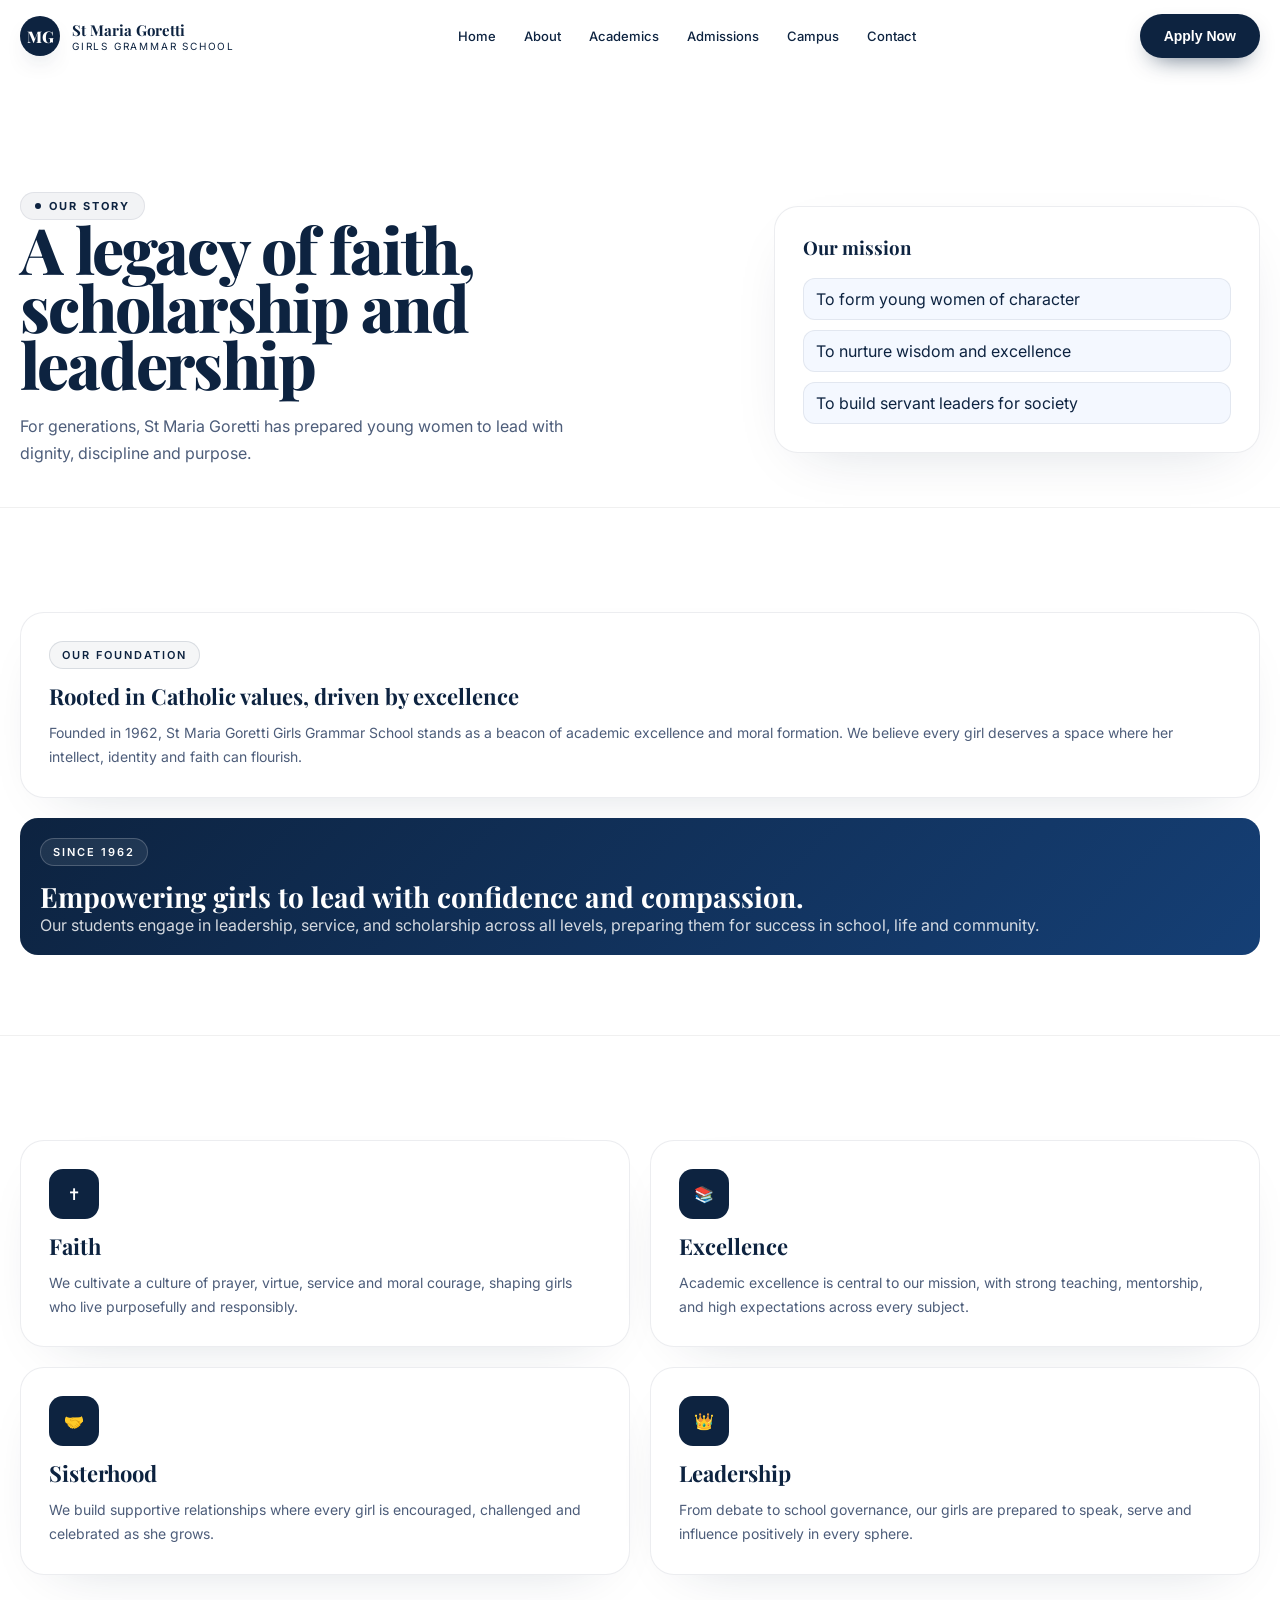
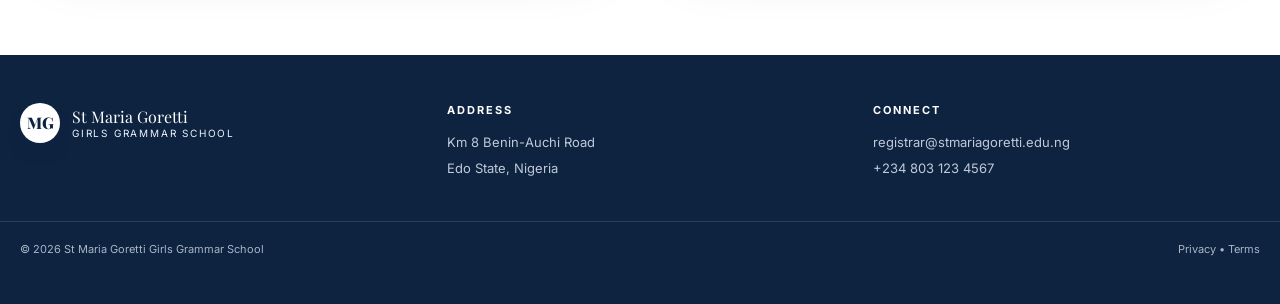
==== about.html @ f2b88f6f "neris" ====
<!DOCTYPE html>
<html lang="en">
<head>
  <meta charset="UTF-8">
  <meta name="viewport" content="width=device-width, initial-scale=1.0">
  <title>About Us | St Maria Goretti</title>
  <link href="https://fonts.googleapis.com/css2?family=Playfair+Display:wght@500;600;700;800&family=Inter:wght@400;500;600;700&display=swap" rel="stylesheet">
  <link rel="stylesheet" href="index.css">
</head>
<body>
  <header id="header" class="header">
    <div class="header-inner">
      <div class="logo-wrap">
        <div class="logo">MG</div>
        <div class="logo-text">
          <div class="serif logo-title">St Maria Goretti</div>
          <div class="logo-sub">Girls Grammar School</div>
        </div>
      </div>
      <nav class="desktop-nav">
        <span class="nav-link" onclick="window.location.href='index.html'">Home</span>
        <span class="nav-link" onclick="window.location.href='about.html'">About</span>
        <span class="nav-link" onclick="window.location.href='academics.html'">Academics</span>
        <span class="nav-link" onclick="window.location.href='admissions.html'">Admissions</span>
        <span class="nav-link" onclick="window.location.href='gallery.html'">Campus</span>
        <span class="nav-link" onclick="window.location.href='contact.html'">Contact</span>
      </nav>
      <div class="header-actions">
        <button class="btn btn-primary" onclick="window.location.href='admissions.html'">Apply Now</button>
      </div>
    </div>
  </header>

  <main class="page-shell">
    <section class="page-hero">
      <div class="container page-hero-inner">
        <div>
          <div class="page-tag"><span class="dot"></span> Our Story</div>
          <h1 class="serif hero-title">A legacy of faith, scholarship and leadership</h1>
          <p class="hero-desc">For generations, St Maria Goretti has prepared young women to lead with dignity, discipline and purpose.</p>
        </div>
        <div class="page-side-card card">
          <h3 class="serif">Our mission</h3>
          <ul>
            <li>To form young women of character</li>
            <li>To nurture wisdom and excellence</li>
            <li>To build servant leaders for society</li>
          </ul>
        </div>
      </div>
    </section>

    <section class="section-white">
      <div class="container">
        <div class="page-grid">
          <div class="story-card" data-reveal>
            <div class="badge">Our Foundation</div>
            <h3 class="serif">Rooted in Catholic values, driven by excellence</h3>
            <p>Founded in 1962, St Maria Goretti Girls Grammar School stands as a beacon of academic excellence and moral formation. We believe every girl deserves a space where her intellect, identity and faith can flourish.</p>
          </div>
          <div class="highlight-box" data-reveal>
            <div class="badge" style="background:rgba(255,255,255,.08); border-color:rgba(255,255,255,.2); color:#fff;">Since 1962</div>
            <h3 class="serif" style="margin-top:12px; font-size:28px;">Empowering girls to lead with confidence and compassion.</h3>
            <p>Our students engage in leadership, service, and scholarship across all levels, preparing them for success in school, life and community.</p>
          </div>
        </div>
      </div>
    </section>

    <section class="section-cream">
      <div class="container">
        <div class="value-grid">
          <div class="value-card-page" data-reveal>
            <div class="icon-badge">✝️</div>
            <h3>Faith</h3>
            <p>We cultivate a culture of prayer, virtue, service and moral courage, shaping girls who live purposefully and responsibly.</p>
          </div>
          <div class="value-card-page" data-reveal>
            <div class="icon-badge">📚</div>
            <h3>Excellence</h3>
            <p>Academic excellence is central to our mission, with strong teaching, mentorship, and high expectations across every subject.</p>
          </div>
          <div class="value-card-page" data-reveal>
            <div class="icon-badge">🤝</div>
            <h3>Sisterhood</h3>
            <p>We build supportive relationships where every girl is encouraged, challenged and celebrated as she grows.</p>
          </div>
          <div class="value-card-page" data-reveal>
            <div class="icon-badge">👑</div>
            <h3>Leadership</h3>
            <p>From debate to school governance, our girls are prepared to speak, serve and influence positively in every sphere.</p>
          </div>
        </div>
      </div>
    </section>
  </main>

  <footer class="footer">
    <div class="container footer-grid">
      <div>
        <div class="logo-wrap"><div class="logo white">MG</div><div><div class="serif footer-logo-title">St Maria Goretti</div><div class="footer-logo-sub">GIRLS GRAMMAR SCHOOL</div></div></div>
      </div>
      <div>
        <div class="footer-head">ADDRESS</div>
        <div class="footer-links">Km 8 Benin-Auchi Road<br>Edo State, Nigeria</div>
      </div>
      <div>
        <div class="footer-head">CONNECT</div>
        <div class="footer-links">registrar@stmariagoretti.edu.ng<br>+234 803 123 4567</div>
      </div>
    </div>
    <div class="container footer-bottom"><span>© 2026 St Maria Goretti Girls Grammar School</span><span>Privacy • Terms</span></div>
  </footer>

  <script src="index.js"></script>
</body>
</html>
---- index.css ----
/* ========== ST MARIA GORETTI - STYLE.CSS ========== */
*{margin:0;padding:0;box-sizing:border-box}
html{scroll-behavior:smooth}
body{font-family:'Inter',system-ui,sans-serif;background:#fff;color:var(--navy);overflow-x:hidden}
h1,h2,h3,.serif{font-family:'Playfair Display',serif}
:root{--navy:#0d2340;--white:#ffffff;--soft:#ffffff;--dark:#0d2340;--line:rgba(13,35,64,.12)}

[data-reveal]{opacity:0;transform:translateY(20px);transition:all .8s cubic-bezier(.22,1,.36,1)}
.reveal-in{opacity:1!important;transform:translateY(0)!important}

.container{max-width:1280px;margin:auto;padding:0 20px}
.section-white{background:#fff;border-top:1px solid rgba(0,0,0,.06);border-bottom:1px solid rgba(0,0,0,.06);padding:80px 0}
.section-cream{padding:80px 0}
.card{background:#fff;border:1px solid rgba(13,35,64,.08);border-radius:24px;box-shadow:0 20px 60px -30px rgba(13,35,64,.18)}
.badge{display:inline-flex;align-items:center;gap:8px;border-radius:999px;border:1px solid rgba(13,35,64,.12);background:rgba(13,35,64,.04);padding:6px 12px;font-size:11px;letter-spacing:.18em;text-transform:uppercase;font-weight:600;color:var(--navy)}
.dot{width:6px;height:6px;border-radius:50%;background:var(--navy);animation:pulse 2s infinite}
@keyframes pulse{0%,100%{opacity:1}50%{opacity:.4}}

.btn{height:44px;border-radius:999px;padding:0 24px;font-weight:600;font-size:14px;border:none;cursor:pointer;transition:.2s}
.btn-primary{background:var(--navy);color:#fff;box-shadow:0 10px 24px -12px rgba(13,35,64,.8)}
.btn-primary:hover{background:#0a1d38}
.btn-outline{background:#fff;border:1px solid rgba(13,35,64,.2);color:var(--navy)}
.btn-white{background:#fff;color:var(--navy)}
.btn-ghost{background:rgba(255,255,255,.15);color:#fff;border:1px solid rgba(255,255,255,.35)}
.full{width:100%}

/* Header */
.header{position:fixed;top:0;width:100%;z-index:50;transition:all .3s}
.header.scrolled{background:rgba(255,255,255,.85);backdrop-filter:blur(16px);box-shadow:0 10px 40px -20px rgba(13,35,64,.25);border-bottom:1px solid rgba(13,35,64,.06)}
.header-inner{max-width:1280px;margin:auto;padding:14px 20px;display:flex;justify-content:space-between;align-items:center}
.logo-wrap{display:flex;align-items:center;gap:12px}
.logo{width:40px;height:40px;border-radius:50%;background:var(--navy);color:#fff;display:grid;place-items:center;font-family:'Playfair Display';font-weight:800;box-shadow:0 12px 25px -15px rgba(13,35,64,.8)}
.logo.white{background:#fff;color:var(--navy)}
.logo-title{font-size:15px;font-weight:700}
.logo-sub{font-size:10px;letter-spacing:.18em;text-transform:uppercase}
.desktop-nav{display:none;gap:4px}
.nav-link{cursor:pointer;padding:8px 12px;border-radius:999px;font-size:13px;font-weight:500;transition:all .2s ease;color:var(--dark);position:relative}
.nav-link:hover{background:rgba(13,35,64,.06)}
.nav-link::after{content:'';position:absolute;left:12px;right:12px;bottom:4px;height:2px;background:var(--navy);transform:scaleX(0);transform-origin:center;transition:transform .2s ease}
.nav-link:hover::after{transform:scaleX(1)}
.nav-link.large{font-size:22px;padding:12px;color:var(--dark)}
.header-actions{display:flex;gap:8px;align-items:center}
.menu-btn{width:40px;height:40px;border-radius:50%;border:1px solid rgba(0,0,0,.1);background:#fff;display:grid;place-items:center;cursor:pointer}
.mobile-menu{position:fixed;inset:0;z-index:60;background:#fffaf6;padding:24px;transform:translateX(100%);transition:.4s cubic-bezier(.22,1,.36,1)}
.mobile-menu.open{transform:translateX(0)}
.mobile-top{display:flex;justify-content:space-between;align-items:center}
.mobile-links{margin-top:40px;display:grid;gap:12px}
.mt-20{margin-top:20px}

/* Modal */
.modal{position:fixed;inset:0;z-index:101;display:grid;place-items:center;padding:16px}
.modal-bg{position:fixed;inset:0;background:rgba(13,35,64,.6);backdrop-filter:blur(6px);z-index:100}
.modal-box{position:relative;width:100%;max-width:520px;border-radius:28px;background:#ffffff;padding:1px;box-shadow:0 20px 80px -20px rgba(13,35,64,.25);z-index:102}
.modal-inner{border-radius:27px;background:#ffffff;padding:32px;position:relative;overflow:hidden}
.blur-circle{position:absolute;width:200px;height:200px;border-radius:50%;filter:blur(20px)}
.blur-circle.top{top:-60px;right:-60px;background:rgba(13,35,64,.06)}
.blur-circle.bottom{bottom:-60px;left:-60px;background:rgba(13,35,64,.04)}
.close{position:absolute;right:16px;top:16px;width:36px;height:36px;border-radius:50%;border:none;background:rgba(0,0,0,.05);cursor:pointer}
.close.static{position:static}
.welcome-title{margin-top:20px;font-size:34px;line-height:.95;color:var(--navy)}
.welcome-title span{display:block;margin-top:8px;font-size:22px;color:var(--dark);font-weight:500}
.welcome-text{margin-top:16px;font-size:14.5px;line-height:1.6;color:var(--navy)}
.welcome-actions{margin-top:28px;display:flex;gap:12px}

/* Hero */
.hero{padding:140px 20px 80px;max-width:1280px;margin:auto;display:grid;gap:40px}
.hero-title{margin-top:24px;font-size:clamp(36px,6vw,64px);line-height:.9;letter-spacing:-.03em;font-weight:800}
.hero-title span{color:var(--navy)}
.hero-desc{margin-top:20px;max-width:56ch;font-size:16px;line-height:1.7;color:#4d5d7a}
.hero-btns{margin-top:28px;display:flex;gap:12px;flex-wrap:wrap}
.counter{margin-top:40px;display:grid;grid-template-columns:repeat(3,1fr);gap:16px;padding:20px;border-radius:20px;background:#fff;border:1px solid rgba(13,35,64,.08);box-shadow:0 18px 55px -35px rgba(13,35,64,.32)}
.counter-num{font-size:28px;font-weight:800;letter-spacing:-.04em}
.counter-label{font-size:11px;letter-spacing:.1em;text-transform:uppercase;color:var(--navy)}
.hero-visual{display:grid;gap:16px}
.hero-card{padding:20px;position:relative;overflow:hidden}
.hero-card::before{content:'';position:absolute;inset:-40% auto auto -10%;width:200px;height:200px;border-radius:50%;background:rgba(13,35,64,.06);filter:blur(20px)}
.hero-image{height:320px;border-radius:16px;background:linear-gradient(135deg,var(--navy),#153d72);display:grid;place-items:center;color:#fff;text-align:center;padding:20px;box-shadow:0 25px 50px -30px rgba(13,35,64,.75);position:relative;overflow:hidden;animation:floatCard 6s ease-in-out infinite}
.hero-image::after{content:'';position:absolute;inset:0;background:linear-gradient(135deg, rgba(255,255,255,.12), transparent 35%);}
.hero-emoji{font-size:48px;position:relative;z-index:1}
.hero-image-title{font-size:22px;margin-top:12px;position:relative;z-index:1}
.hero-image-sub{font-size:13px;opacity:.9;margin-top:8px;position:relative;z-index:1}
@keyframes floatCard{0%,100%{transform:translateY(0)}50%{transform:translateY(-6px)}}
.hero-mini-grid{margin-top:16px;display:grid;grid-template-columns:1fr 1fr;gap:16px}
.mini-card{border-radius:14px;padding:14px;transition:transform .25s ease}
.mini-card:hover{transform:translateY(-2px)}
.mini-card.light{background:#f4f8ff}
.mini-card.dark{background:var(--navy);color:#fff}
.mini-title{font-size:12px;font-weight:700}
.mini-desc{font-size:12px;color:#4d5d7a;margin-top:4px}
.mini-card.dark .mini-desc{color:rgba(255,255,255,.72)}

/* Sections */
.section-head{display:flex;flex-wrap:wrap;justify-content:space-between;gap:20px;align-items:end}
.section-title{margin-top:16px;font-size:42px;line-height:.95}
.section-para{max-width:42ch;color:#4d5d7a;line-height:1.7}
.grid2{display:grid;gap:20px}
.grid3{display:grid;gap:20px}
.grid4{display:grid;gap:16px}
.value-card{padding:24px;transition:transform .25s ease, box-shadow .25s ease}
.value-card:hover{transform:translateY(-3px)}
.value-card .icon{font-size:24px}
.value-card h3{margin-top:12px}
.value-card p{font-size:13px;color:#4d5d7a;margin-top:8px;line-height:1.6}

.academic-card{padding:28px}
.academic-card.dark{background:var(--navy);color:#fff}
.academic-card h3{margin-top:16px;font-size:20px}
.academic-card p{font-size:13px;color:#4d5d7a;margin-top:8px;line-height:1.6}
.academic-card.dark p{color:rgba(255,255,255,.7)}
.academic-card ul{margin-top:16px;font-size:13px;line-height:2;list-style:none}
.academic-icon{width:48px;height:48px;border-radius:14px;display:grid;place-items:center;font-weight:800}
.academic-icon.maroon{background:var(--navy);color:#fff}
.academic-icon.white{background:#fff;color:var(--navy)}
.academic-icon.gold{background:var(--navy);color:#fff}

.admissions-banner{background:var(--navy);color:#fff;padding:24px 0}
.admissions-inner{display:flex;flex-wrap:wrap;gap:20px;justify-content:space-between;align-items:center}
.admissions-inner h2{font-size:28px;color:#fff}
.admissions-inner p{font-size:13px;opacity:.8;margin-top:6px}
.admissions-btns{display:flex;gap:12px;flex-wrap:wrap}

.facility{padding:20px}
.facility-img{height:140px;border-radius:14px;display:grid;place-items:center;font-size:32px}
.facility-img.pink{background:#edf3ff}
.facility-img.blue{background:#edf3ff}
.facility-img.beige{background:#edf3ff}
.facility-img.green{background:#edf3ff}
.facility-img.rose{background:#edf3ff}
.facility-img.lightblue{background:#edf3ff}
.facility h3{margin-top:14px;font-size:16px}
.facility p{font-size:13px;color:#4d5d7a;margin-top:6px}

.principal-card{padding:32px}
.principal-quote{margin-top:16px;font-size:28px;line-height:1.1}
.principal{margin-top:20px;display:flex;gap:12px;align-items:center}
.principal-avatar{width:48px;height:48px;border-radius:50%;background:var(--navy)}
.principal-name{font-weight:700;font-size:14px}
.principal-role{font-size:12px;color:#4d5d7a}

.gallery-grid{display:grid;grid-template-columns:1fr 1fr;gap:16px}
.gallery-item{height:120px;border-radius:16px;display:grid;place-items:center;color:#fff;cursor:pointer;font-weight:600;transition:transform .26s ease, filter .26s ease, box-shadow .26s ease}
.gallery-item:hover{transform:scale(1.02) translateY(-2px);filter:brightness(1.04);box-shadow:0 18px 40px -24px rgba(13,35,64,.7)}
.gallery-item.maroon{background:var(--navy)}
.gallery-item.gold{background:#123666}
.gallery-item.dark{background:var(--dark)}
.gallery-item.muted{background:#1a355d}

.gallery-showcase-grid{display:grid;gap:20px;margin-top:28px}
.showcase-card{overflow:hidden}
.showcase-visual{height:180px;display:grid;place-items:center;color:#fff;font-family:'Playfair Display',serif;font-size:28px;font-weight:700;letter-spacing:.04em}
.visual-one{background:linear-gradient(135deg,#0d2340,#1f3d6d)}
.visual-two{background:linear-gradient(135deg,#183a68,#0d2340)}
.visual-three{background:linear-gradient(135deg,#1d4c7d,#0d2340)}
.visual-four{background:linear-gradient(135deg,#2a4f82,#0d2340)}
.showcase-body{padding:20px}
.showcase-body h3{margin-bottom:8px;font-size:20px}
.showcase-body p{font-size:14px;color:#4d5d7a;line-height:1.6}

.awards-strip{display:grid;grid-template-columns:repeat(2,1fr);gap:16px;margin-top:30px}
.award-item{background:linear-gradient(180deg,#ffffff,#f4f8ff);border:1px solid rgba(13,35,64,.08);border-radius:18px;padding:24px;text-align:center;box-shadow:0 18px 50px -38px rgba(13,35,64,.3)}
.award-num{font-size:32px;font-weight:800;color:var(--navy);font-family:'Playfair Display',serif}
.award-label{margin-top:8px;font-size:11px;letter-spacing:.12em;text-transform:uppercase;color:#4d5d7a}
.testimonial-grid{display:grid;grid-template-columns:1fr;gap:20px;margin-top:28px}
.quote-card{padding:28px;position:relative}
.quote-mark{font-size:64px;line-height:1;color:var(--navy);font-family:'Playfair Display',serif;opacity:.15}
.quote-card p{font-size:15px;line-height:1.7;color:#4d5d7a;margin-top:-12px}
.quote-author{display:flex;flex-direction:column;gap:4px;margin-top:18px}
.quote-author strong{font-size:14px;color:var(--navy)}
.quote-author span{font-size:12px;color:#4d5d7a}

.contact-map .map-placeholder{height:200px;border-radius:14px;background:rgba(13,35,64,.08);display:grid;place-items:center;color:var(--navy);font-weight:700}
.map-tags{margin-top:12px;display:flex;gap:8px;font-size:11px}
.map-tags span{background:#f4f8ff;border:1px solid #dfeafc;padding:4px 10px;border-radius:999px}
.contact-info{padding:20px;border-top:1px solid rgba(0,0,0,.06);font-size:13px;line-height:1.8;color:#4d5d7a;margin-top:12px}
.contact-form-card{padding:28px}
.form-sub{font-size:13px;color:#4d5d7a;margin-top:4px}
.form-row{display:grid;grid-template-columns:1fr 1fr;gap:16px}
input,select,textarea{width:100%;height:44px;border-radius:999px;border:1px solid rgba(13,35,64,.18);background:#f4f8ff;padding:0 16px;font-size:14px;outline:none}
textarea{height:auto;border-radius:20px;padding:16px;resize:none;min-height:112px}
input:focus,select:focus,textarea:focus{border-color:rgba(13,35,64,.45)}
.form-status{font-size:12px;padding:12px;border-radius:12px;background:#f4f8ff;border:1px solid #dfeafc;display:none;margin-top:12px}

.footer{background:var(--navy);color:#edf3ff;padding:48px 0}
.footer-grid{display:grid;gap:40px;grid-template-columns:repeat(auto-fit,minmax(200px,1fr))}
.footer-logo-title{color:#fff}
.footer-logo-sub{font-size:10px;letter-spacing:.18em}
.footer-desc{margin-top:16px;font-size:13px;opacity:.8;line-height:1.6}
.footer-head{font-size:11px;font-weight:700;letter-spacing:.18em;color:#fff}
.footer-links{margin-top:12px;font-size:13px;opacity:.8;line-height:2}
.footer-bottom{margin-top:40px;padding-top:20px;border-top:1px solid rgba(255,255,255,.18);display:flex;flex-wrap:wrap;justify-content:space-between;gap:12px;font-size:11px;opacity:.7}

.lightbox{position:fixed;inset:0;z-index:90;background:rgba(13,35,64,.7);backdrop-filter:blur(8px);display:none;place-items:center;padding:20px}
.lightbox-box{padding:24px;max-width:400px;text-align:center;box-shadow:0 24px 80px -24px rgba(13,35,64,.32)}

.page-shell{padding-top:120px}
.page-hero{padding:72px 0 40px}
.page-hero-inner{display:grid;grid-template-columns:1.2fr .8fr;gap:24px;align-items:center}
.page-hero .hero-title{margin-top:0}
.page-tag{display:inline-flex;align-items:center;gap:8px;border-radius:999px;padding:6px 14px;background:rgba(13,35,64,.05);border:1px solid rgba(13,35,64,.08);font-size:11px;letter-spacing:.18em;text-transform:uppercase;color:var(--navy);font-weight:700}
.page-side-card{padding:28px}
.page-side-card ul{list-style:none;display:grid;gap:10px;margin-top:18px;color:var(--navy)}
.page-side-card li{padding:10px 12px;border-radius:12px;background:#f4f8ff;border:1px solid rgba(13,35,64,.08)}
.page-grid{display:grid;gap:20px;margin-top:24px}
.story-card,.value-card-page,.feature-card{padding:28px;border-radius:24px;background:#fff;border:1px solid rgba(13,35,64,.08);box-shadow:0 20px 60px -36px rgba(13,35,64,.22)}
.story-card h3,.value-card-page h3,.feature-card h3{margin-top:12px;font-size:22px}
.story-card p,.value-card-page p,.feature-card p{margin-top:10px;font-size:14px;line-height:1.7;color:#4d5d7a}
.value-grid,.feature-grid{display:grid;gap:20px;margin-top:24px}
.icon-badge{width:50px;height:50px;border-radius:14px;background:var(--navy);color:#fff;display:grid;place-items:center;font-weight:800}
.highlight-box{padding:20px;border-radius:18px;background:linear-gradient(135deg,#0d2340,#153f75);color:#fff}
.highlight-box p{color:rgba(255,255,255,.82)}
.gallery-grid-page,.contact-grid-page{display:grid;gap:20px;margin-top:28px}
.gallery-item-page{height:220px;border-radius:20px;display:flex;align-items:flex-end;padding:20px;color:#fff;font-size:24px;font-family:'Playfair Display',serif;background:linear-gradient(135deg,#0d2340,#1b4b86);box-shadow:0 20px 60px -36px rgba(13,35,64,.35)}
.gallery-item-page.alt{background:linear-gradient(135deg,#183a68,#0d2340)}
.gallery-item-page.alt2{background:linear-gradient(135deg,#1a406f,#123666)}
.gallery-item-page.alt3{background:linear-gradient(135deg,#234983,#0d2340)}
.contact-layout{display:grid;grid-template-columns:1fr 1fr;gap:20px;margin-top:24px}
.contact-list{list-style:none;display:grid;gap:12px;margin-top:18px}
.contact-list li{padding:12px 14px;border-radius:12px;border:1px solid rgba(13,35,64,.08);background:#f4f8ff}
.map-box{height:220px;border-radius:18px;background:linear-gradient(135deg,rgba(13,35,64,.08),rgba(13,35,64,.15));display:grid;place-items:center;color:var(--navy);font-size:20px;font-weight:700}

.admissions-hero{padding:48px 0 20px}
.admissions-hero-inner{display:grid;grid-template-columns:1.2fr .8fr;gap:24px;align-items:center}
.admissions-side{padding:28px}
.feature-list,.check-list{list-style:none;padding:0;margin:18px 0 0;display:grid;gap:12px;font-size:14px;color:var(--navy)}
.check-list li{padding:12px 14px;border-radius:12px;background:#f4f8ff;border:1px solid rgba(13,35,64,.08)}
.check-list.compact li{padding:10px 12px}
.admissions-grid{display:grid;grid-template-columns:1fr 1fr;gap:20px}
.info-card{padding:28px}
.form-wrap{padding:0 0 80px}

@media(min-width:900px){
  .hero{grid-template-columns:1.1fr .9fr;padding-top:160px}
  .desktop-nav{display:flex!important}
  #applyBtn{display:block!important}
  #menuBtn{display:none!important}
  .grid2{grid-template-columns:1fr 1fr}
  .grid3{grid-template-columns:repeat(3,1fr)}
  .grid4{grid-template-columns:repeat(4,1fr)}
  .gallery-showcase-grid,.value-grid,.feature-grid,.gallery-grid-page,.contact-grid-page{grid-template-columns:repeat(2,1fr)}
}
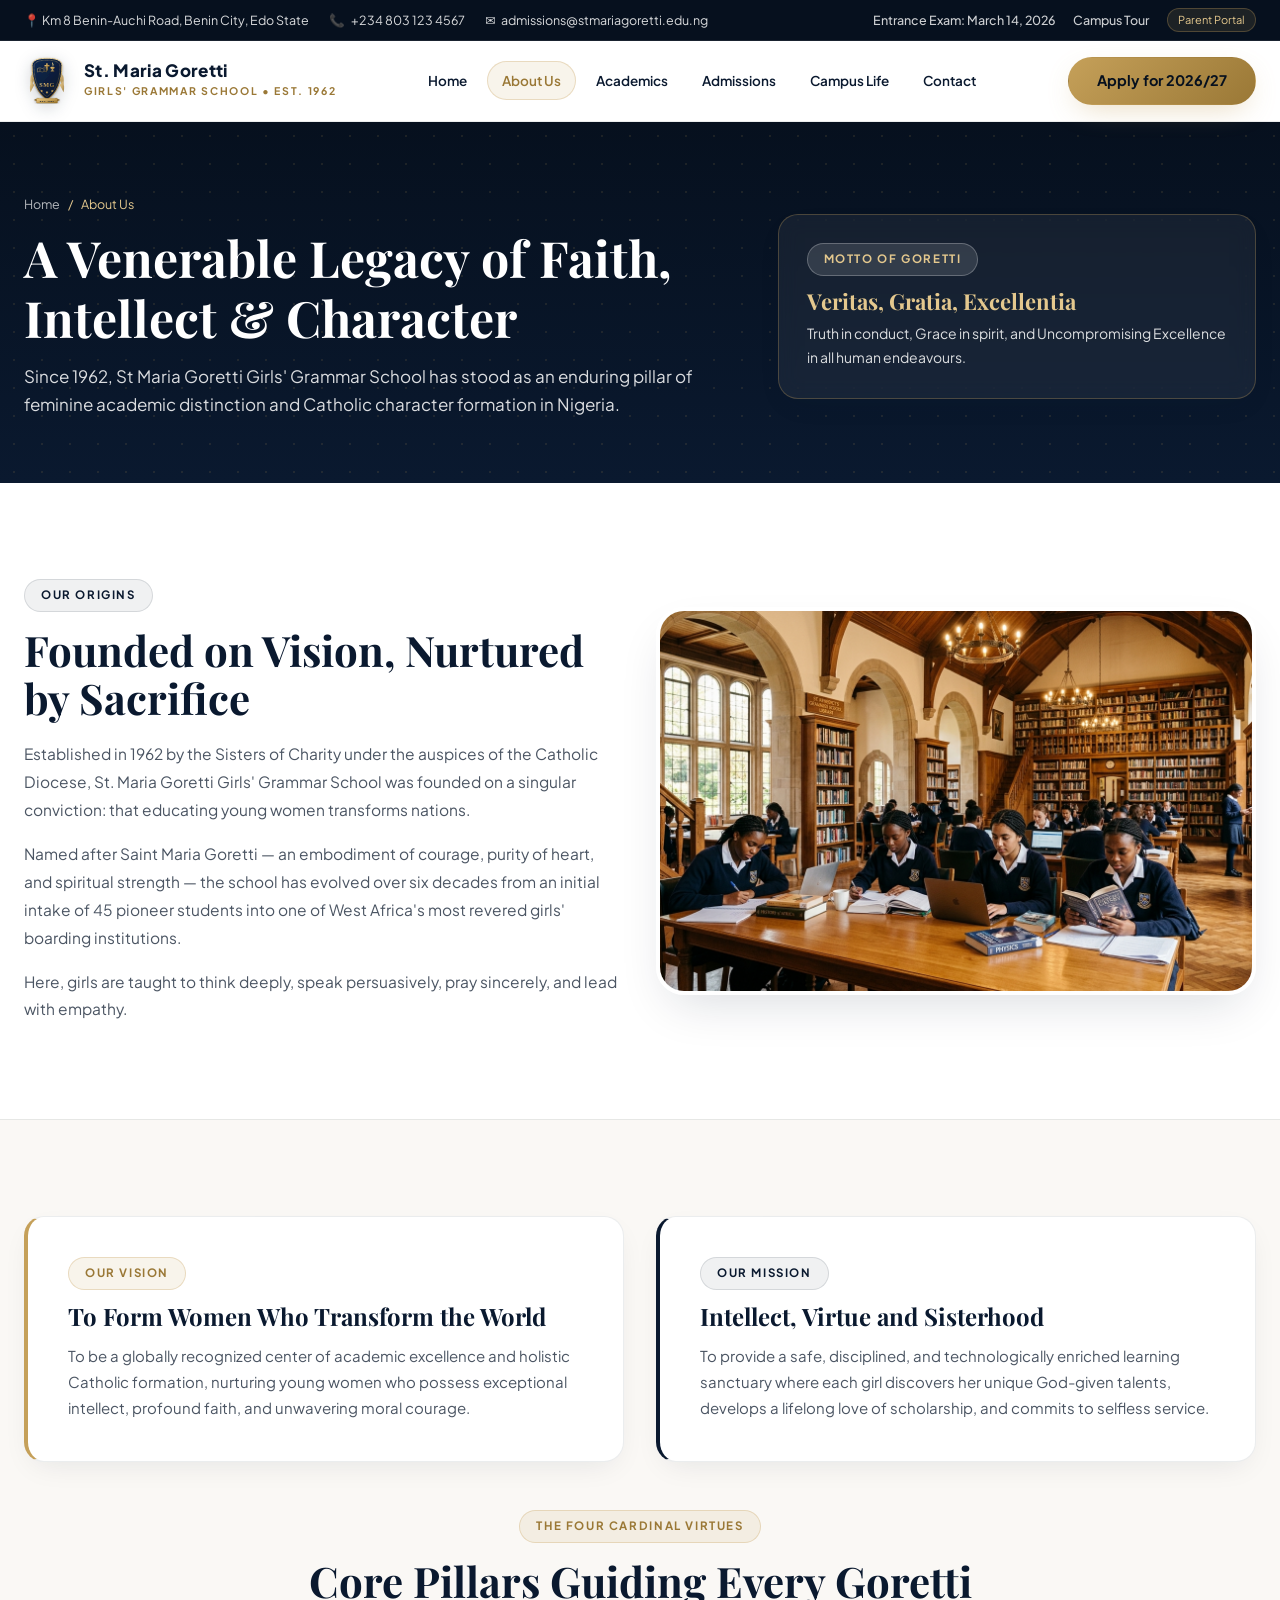
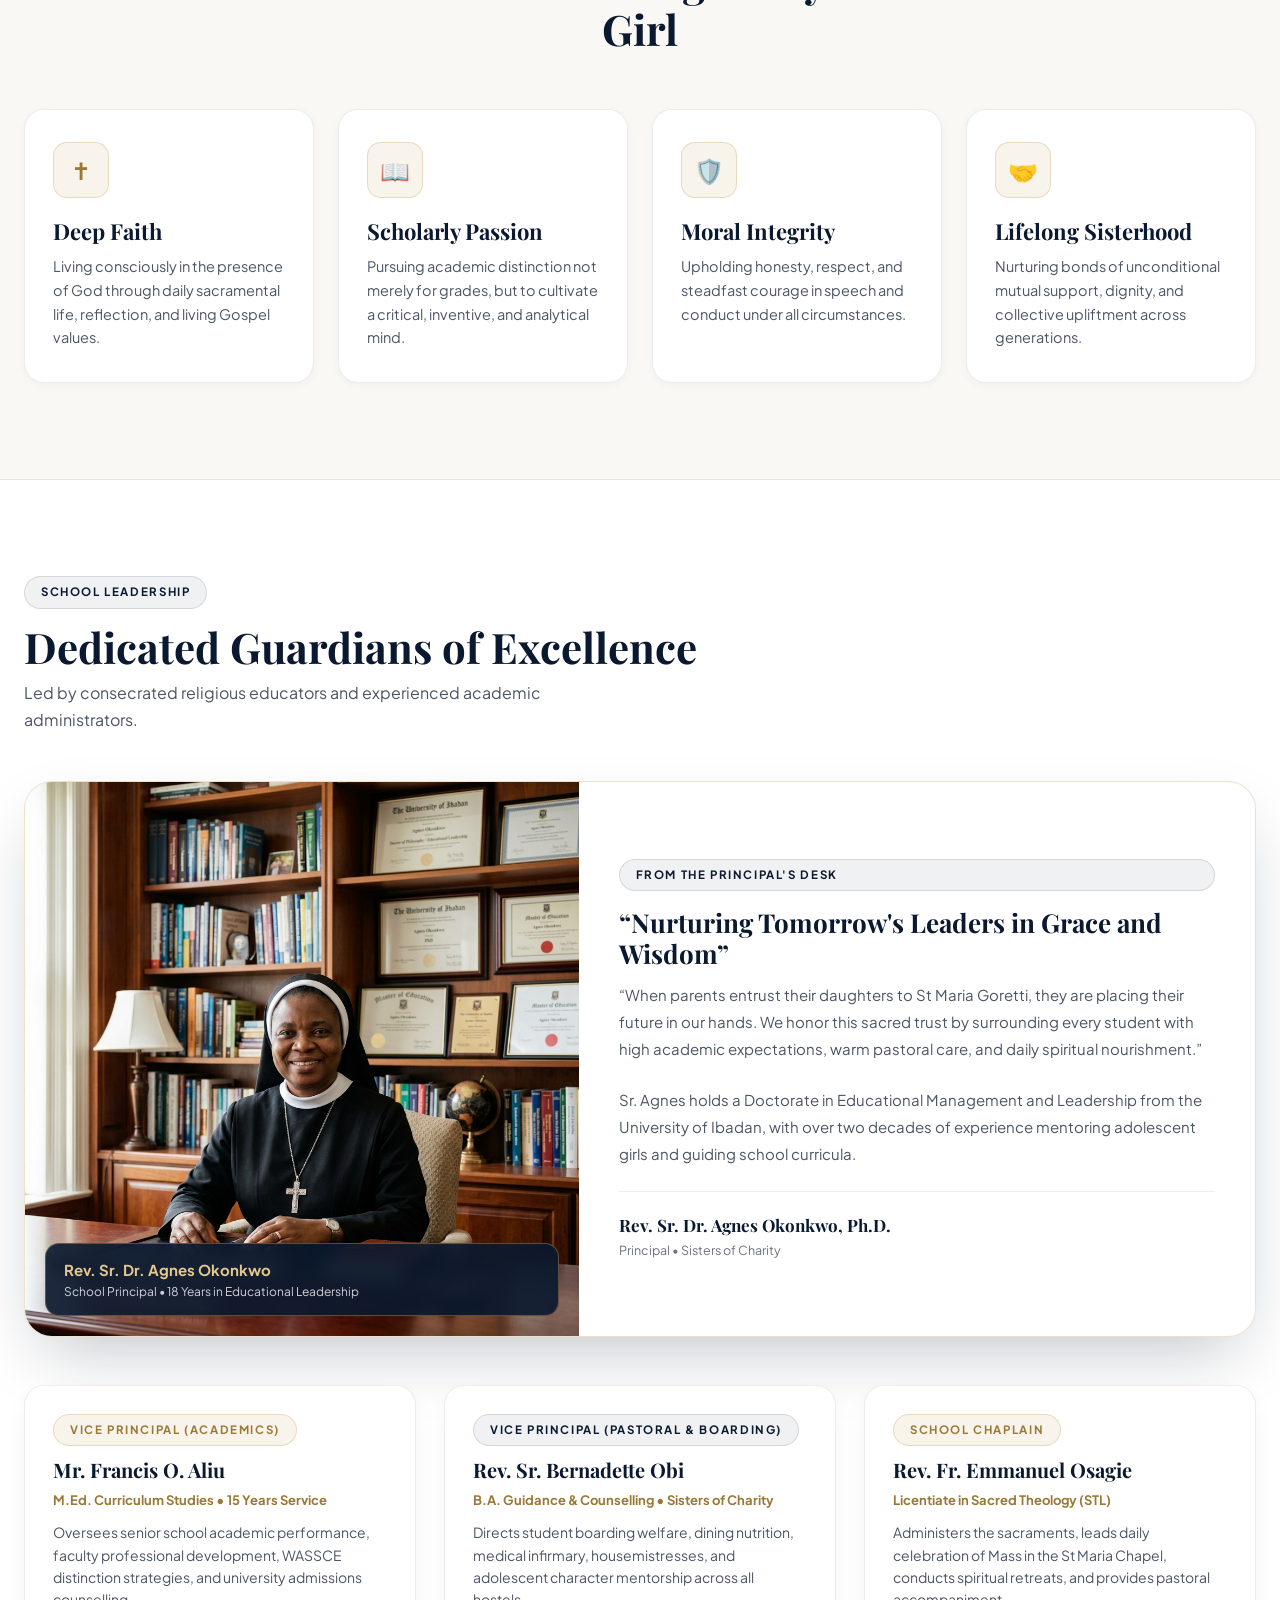
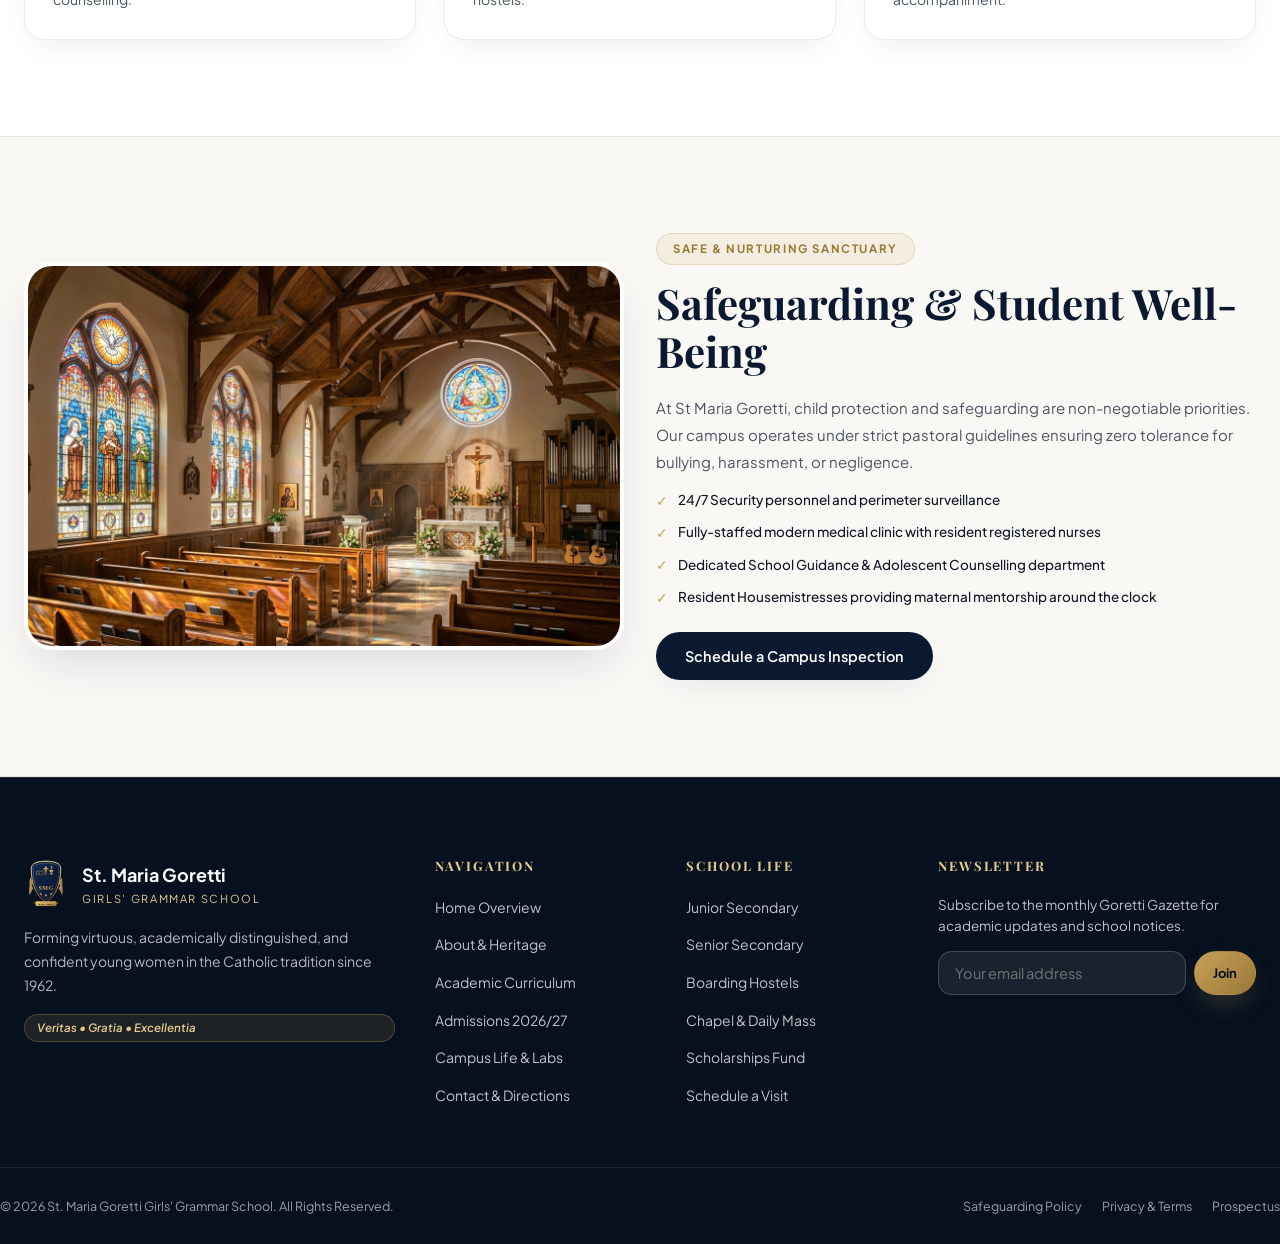
==== commit 779778d3: "working on" ====
--- a/about.html
+++ b/about.html
@@ -3,113 +3,345 @@
 <head>
   <meta charset="UTF-8">
   <meta name="viewport" content="width=device-width, initial-scale=1.0">
-  <title>About Us | St Maria Goretti</title>
-  <link href="https://fonts.googleapis.com/css2?family=Playfair+Display:wght@500;600;700;800&family=Inter:wght@400;500;600;700&display=swap" rel="stylesheet">
+  <title>About Our Heritage & Leadership | St Maria Goretti Girls' Grammar School</title>
+  <meta name="description" content="Discover the venerable 60-year history, Catholic founding principles, leadership team, and educational philosophy of St Maria Goretti Girls' Grammar School.">
+  <link rel="icon" type="image/svg+xml" href="images/crest.svg">
+  <link rel="preconnect" href="https://fonts.googleapis.com">
+  <link rel="preconnect" href="https://fonts.gstatic.com" crossorigin>
+  <link href="https://fonts.googleapis.com/css2?family=Playfair+Display:ital,wght@0,500;0,600;0,700;0,800;1,500;1,600&family=Plus+Jakarta+Sans:wght@400;500;600;700;800&display=swap" rel="stylesheet">
   <link rel="stylesheet" href="index.css">
 </head>
 <body>
+
+  <!-- Top Utility Bar -->
+  <aside class="top-bar">
+    <div class="container top-bar-inner">
+      <div class="top-bar-info">
+        <span>📍 Km 8 Benin-Auchi Road, Benin City, Edo State</span>
+        <span>📞 <a href="tel:+2348031234567">+234 803 123 4567</a></span>
+        <span>✉️ <a href="mailto:admissions@stmariagoretti.edu.ng">admissions@stmariagoretti.edu.ng</a></span>
+      </div>
+      <div class="top-bar-links">
+        <a href="admissions.html">Entrance Exam: March 14, 2026</a>
+        <a href="contact.html">Campus Tour</a>
+        <span class="portal-tag">Parent Portal</span>
+      </div>
+    </div>
+  </aside>
+
+  <!-- Header -->
   <header id="header" class="header">
-    <div class="header-inner">
-      <div class="logo-wrap">
-        <div class="logo">MG</div>
+    <div class="container header-inner">
+      <a href="index.html" class="logo-wrap" aria-label="St Maria Goretti Home">
+        <img src="images/crest.svg" alt="St Maria Goretti School Crest" class="logo-crest">
         <div class="logo-text">
-          <div class="serif logo-title">St Maria Goretti</div>
-          <div class="logo-sub">Girls Grammar School</div>
-        </div>
-      </div>
-      <nav class="desktop-nav">
-        <span class="nav-link" onclick="window.location.href='index.html'">Home</span>
-        <span class="nav-link" onclick="window.location.href='about.html'">About</span>
-        <span class="nav-link" onclick="window.location.href='academics.html'">Academics</span>
-        <span class="nav-link" onclick="window.location.href='admissions.html'">Admissions</span>
-        <span class="nav-link" onclick="window.location.href='gallery.html'">Campus</span>
-        <span class="nav-link" onclick="window.location.href='contact.html'">Contact</span>
+          <span class="logo-title">St. Maria Goretti</span>
+          <span class="logo-sub">Girls' Grammar School • Est. 1962</span>
+        </div>
+      </a>
+
+      <nav class="desktop-nav" aria-label="Primary Navigation">
+        <a href="index.html" class="nav-link">Home</a>
+        <a href="about.html" class="nav-link active">About Us</a>
+        <a href="academics.html" class="nav-link">Academics</a>
+        <a href="admissions.html" class="nav-link">Admissions</a>
+        <a href="gallery.html" class="nav-link">Campus Life</a>
+        <a href="contact.html" class="nav-link">Contact</a>
       </nav>
+
       <div class="header-actions">
-        <button class="btn btn-primary" onclick="window.location.href='admissions.html'">Apply Now</button>
+        <a href="admissions.html" class="btn btn-gold" id="applyBtn">Apply for 2026/27</a>
+        <button class="menu-btn" id="menuBtn" onclick="toggleMenu()" aria-label="Toggle mobile menu">☰</button>
       </div>
     </div>
   </header>
 
-  <main class="page-shell">
-    <section class="page-hero">
-      <div class="container page-hero-inner">
+  <!-- Mobile Drawer Menu -->
+  <div id="mobileMenu" class="mobile-menu" role="dialog" aria-modal="true" aria-label="Mobile Navigation">
+    <div class="mobile-drawer">
+      <div class="mobile-top">
+        <div class="logo-wrap">
+          <img src="images/crest.svg" alt="Crest" style="width:36px; height:42px;">
+          <div class="logo-text">
+            <span class="logo-title" style="font-size:15px;">St. Maria Goretti</span>
+            <span class="logo-sub" style="font-size:9.5px;">Grammar School</span>
+          </div>
+        </div>
+        <button class="close-btn" onclick="toggleMenu()" aria-label="Close menu">✕</button>
+      </div>
+      <div class="mobile-links">
+        <a href="index.html" class="nav-link">Home</a>
+        <a href="about.html" class="nav-link active">About Us</a>
+        <a href="academics.html" class="nav-link">Academics</a>
+        <a href="admissions.html" class="nav-link">Admissions</a>
+        <a href="gallery.html" class="nav-link">Campus Life</a>
+        <a href="contact.html" class="nav-link">Contact</a>
+        <a href="admissions.html" class="btn btn-gold full" style="margin-top:16px;">Apply Now</a>
+      </div>
+      <div class="mobile-footer-info">
+        <p><strong>Enquiries:</strong> +234 803 123 4567</p>
+        <p>admissions@stmariagoretti.edu.ng</p>
+      </div>
+    </div>
+  </div>
+
+  <main>
+    <!-- Subpage Hero -->
+    <section class="subpage-hero">
+      <div class="container subpage-hero-inner">
         <div>
-          <div class="page-tag"><span class="dot"></span> Our Story</div>
-          <h1 class="serif hero-title">A legacy of faith, scholarship and leadership</h1>
-          <p class="hero-desc">For generations, St Maria Goretti has prepared young women to lead with dignity, discipline and purpose.</p>
-        </div>
-        <div class="page-side-card card">
-          <h3 class="serif">Our mission</h3>
-          <ul>
-            <li>To form young women of character</li>
-            <li>To nurture wisdom and excellence</li>
-            <li>To build servant leaders for society</li>
-          </ul>
-        </div>
-      </div>
-    </section>
-
+          <div class="breadcrumbs">
+            <a href="index.html">Home</a> <span>/</span> <span>About Us</span>
+          </div>
+          <h1 class="serif subpage-title">A Venerable Legacy of Faith, Intellect & Character</h1>
+          <p class="subpage-desc">
+            Since 1962, St Maria Goretti Girls' Grammar School has stood as an enduring pillar of feminine academic distinction and Catholic character formation in Nigeria.
+          </p>
+        </div>
+        <div class="card" style="padding:28px; background:rgba(255,255,255,0.06); border-color:rgba(197,160,89,0.3); color:#fff; backdrop-filter:blur(10px);">
+          <div class="badge badge-light" style="margin-bottom:12px;">Motto of Goretti</div>
+          <h3 class="serif" style="color:var(--gold-light); font-size:22px; margin-bottom:8px;">Veritas, Gratia, Excellentia</h3>
+          <p style="font-size:14px; color:rgba(255,255,255,0.85); line-height:1.7;">
+            Truth in conduct, Grace in spirit, and Uncompromising Excellence in all human endeavours.
+          </p>
+        </div>
+      </div>
+    </section>
+
+    <!-- Foundational Story -->
     <section class="section-white">
       <div class="container">
-        <div class="page-grid">
-          <div class="story-card" data-reveal>
-            <div class="badge">Our Foundation</div>
-            <h3 class="serif">Rooted in Catholic values, driven by excellence</h3>
-            <p>Founded in 1962, St Maria Goretti Girls Grammar School stands as a beacon of academic excellence and moral formation. We believe every girl deserves a space where her intellect, identity and faith can flourish.</p>
-          </div>
-          <div class="highlight-box" data-reveal>
-            <div class="badge" style="background:rgba(255,255,255,.08); border-color:rgba(255,255,255,.2); color:#fff;">Since 1962</div>
-            <h3 class="serif" style="margin-top:12px; font-size:28px;">Empowering girls to lead with confidence and compassion.</h3>
-            <p>Our students engage in leadership, service, and scholarship across all levels, preparing them for success in school, life and community.</p>
-          </div>
-        </div>
-      </div>
-    </section>
-
+        <div class="grid-2" style="align-items:center;">
+          <div data-reveal>
+            <div class="badge badge-navy">Our Origins</div>
+            <h2 class="serif section-title" style="margin-bottom:18px;">Founded on Vision, Nurtured by Sacrifice</h2>
+            <p style="color:var(--text-secondary); font-size:15.5px; line-height:1.8; margin-bottom:16px;">
+              Established in 1962 by the Sisters of Charity under the auspices of the Catholic Diocese, St. Maria Goretti Girls' Grammar School was founded on a singular conviction: that educating young women transforms nations.
+            </p>
+            <p style="color:var(--text-secondary); font-size:15.5px; line-height:1.8; margin-bottom:16px;">
+              Named after Saint Maria Goretti — an embodiment of courage, purity of heart, and spiritual strength — the school has evolved over six decades from an initial intake of 45 pioneer students into one of West Africa's most revered girls' boarding institutions.
+            </p>
+            <p style="color:var(--text-secondary); font-size:15.5px; line-height:1.8;">
+              Here, girls are taught to think deeply, speak persuasively, pray sincerely, and lead with empathy.
+            </p>
+          </div>
+          <div data-reveal>
+            <div class="hero-media-card" style="box-shadow:var(--shadow-lg);">
+              <img src="images/library.jpg" alt="St Benedict Library interior" class="hero-img" style="height:380px;">
+            </div>
+          </div>
+        </div>
+      </div>
+    </section>
+
+    <!-- Vision, Mission & Core Values -->
     <section class="section-cream">
       <div class="container">
-        <div class="value-grid">
-          <div class="value-card-page" data-reveal>
-            <div class="icon-badge">✝️</div>
-            <h3>Faith</h3>
-            <p>We cultivate a culture of prayer, virtue, service and moral courage, shaping girls who live purposefully and responsibly.</p>
-          </div>
-          <div class="value-card-page" data-reveal>
-            <div class="icon-badge">📚</div>
-            <h3>Excellence</h3>
-            <p>Academic excellence is central to our mission, with strong teaching, mentorship, and high expectations across every subject.</p>
-          </div>
-          <div class="value-card-page" data-reveal>
-            <div class="icon-badge">🤝</div>
-            <h3>Sisterhood</h3>
-            <p>We build supportive relationships where every girl is encouraged, challenged and celebrated as she grows.</p>
-          </div>
-          <div class="value-card-page" data-reveal>
-            <div class="icon-badge">👑</div>
-            <h3>Leadership</h3>
-            <p>From debate to school governance, our girls are prepared to speak, serve and influence positively in every sphere.</p>
+        <div class="grid-2" style="margin-bottom:48px;">
+          <div class="card" style="padding:40px; border-left:4px solid var(--gold);" data-reveal>
+            <div class="badge" style="margin-bottom:12px;">Our Vision</div>
+            <h3 class="serif" style="font-size:24px; margin-bottom:12px;">To Form Women Who Transform the World</h3>
+            <p style="color:var(--text-secondary); font-size:15px; line-height:1.75;">
+              To be a globally recognized center of academic excellence and holistic Catholic formation, nurturing young women who possess exceptional intellect, profound faith, and unwavering moral courage.
+            </p>
+          </div>
+
+          <div class="card" style="padding:40px; border-left:4px solid var(--navy);" data-reveal>
+            <div class="badge badge-navy" style="margin-bottom:12px;">Our Mission</div>
+            <h3 class="serif" style="font-size:24px; margin-bottom:12px;">Intellect, Virtue and Sisterhood</h3>
+            <p style="color:var(--text-secondary); font-size:15px; line-height:1.75;">
+              To provide a safe, disciplined, and technologically enriched learning sanctuary where each girl discovers her unique God-given talents, develops a lifelong love of scholarship, and commits to selfless service.
+            </p>
+          </div>
+        </div>
+
+        <div class="section-head-center" data-reveal>
+          <div class="badge">The Four Cardinal Virtues</div>
+          <h2 class="serif section-title">Core Pillars Guiding Every Goretti Girl</h2>
+        </div>
+
+        <div class="grid-4">
+          <div class="pillar-card" data-reveal>
+            <div class="pillar-icon-box">✝️</div>
+            <h3 class="serif">Deep Faith</h3>
+            <p>Living consciously in the presence of God through daily sacramental life, reflection, and living Gospel values.</p>
+          </div>
+          <div class="pillar-card" data-reveal>
+            <div class="pillar-icon-box">📖</div>
+            <h3 class="serif">Scholarly Passion</h3>
+            <p>Pursuing academic distinction not merely for grades, but to cultivate a critical, inventive, and analytical mind.</p>
+          </div>
+          <div class="pillar-card" data-reveal>
+            <div class="pillar-icon-box">🛡️</div>
+            <h3 class="serif">Moral Integrity</h3>
+            <p>Upholding honesty, respect, and steadfast courage in speech and conduct under all circumstances.</p>
+          </div>
+          <div class="pillar-card" data-reveal>
+            <div class="pillar-icon-box">🤝</div>
+            <h3 class="serif">Lifelong Sisterhood</h3>
+            <p>Nurturing bonds of unconditional mutual support, dignity, and collective upliftment across generations.</p>
+          </div>
+        </div>
+      </div>
+    </section>
+
+    <!-- Leadership & Governance -->
+    <section class="section-white">
+      <div class="container">
+        <div class="section-head" data-reveal>
+          <div>
+            <div class="badge badge-navy">School Leadership</div>
+            <h2 class="serif section-title">Dedicated Guardians of Excellence</h2>
+            <p class="section-subtitle">Led by consecrated religious educators and experienced academic administrators.</p>
+          </div>
+        </div>
+
+        <div class="principal-section-card" data-reveal style="margin-bottom:48px;">
+          <div class="principal-photo-col">
+            <img src="images/principal.jpg" alt="Rev. Sr. Dr. Agnes Okonkwo" class="principal-portrait-img">
+            <div class="principal-badge-overlay">
+              <div class="principal-badge-name">Rev. Sr. Dr. Agnes Okonkwo</div>
+              <div class="principal-badge-title">School Principal • 18 Years in Educational Leadership</div>
+            </div>
+          </div>
+          <div class="principal-text-col">
+            <div class="badge badge-navy">From the Principal's Desk</div>
+            <h3 class="serif" style="font-size:26px; margin:16px 0 12px;">“Nurturing Tomorrow's Leaders in Grace and Wisdom”</h3>
+            <p class="principal-bio">
+              “When parents entrust their daughters to St Maria Goretti, they are placing their future in our hands. We honor this sacred trust by surrounding every student with high academic expectations, warm pastoral care, and daily spiritual nourishment.”
+            </p>
+            <p class="principal-bio">
+              Sr. Agnes holds a Doctorate in Educational Management and Leadership from the University of Ibadan, with over two decades of experience mentoring adolescent girls and guiding school curricula.
+            </p>
+            <div class="principal-sign">
+              <div>
+                <div class="sign-title">Rev. Sr. Dr. Agnes Okonkwo, Ph.D.</div>
+                <div class="sign-sub">Principal • Sisters of Charity</div>
+              </div>
+            </div>
+          </div>
+        </div>
+
+        <div class="grid-3">
+          <div class="card" style="padding:28px;" data-reveal>
+            <div class="badge" style="margin-bottom:12px;">Vice Principal (Academics)</div>
+            <h3 class="serif" style="font-size:20px; margin-bottom:8px;">Mr. Francis O. Aliu</h3>
+            <p style="font-size:13px; color:var(--gold-dark); font-weight:700; margin-bottom:10px;">M.Ed. Curriculum Studies • 15 Years Service</p>
+            <p style="font-size:14px; color:var(--text-secondary); line-height:1.6;">
+              Oversees senior school academic performance, faculty professional development, WASSCE distinction strategies, and university admissions counselling.
+            </p>
+          </div>
+
+          <div class="card" style="padding:28px;" data-reveal>
+            <div class="badge badge-navy" style="margin-bottom:12px;">Vice Principal (Pastoral & Boarding)</div>
+            <h3 class="serif" style="font-size:20px; margin-bottom:8px;">Rev. Sr. Bernadette Obi</h3>
+            <p style="font-size:13px; color:var(--gold-dark); font-weight:700; margin-bottom:10px;">B.A. Guidance & Counselling • Sisters of Charity</p>
+            <p style="font-size:14px; color:var(--text-secondary); line-height:1.6;">
+              Directs student boarding welfare, dining nutrition, medical infirmary, housemistresses, and adolescent character mentorship across all hostels.
+            </p>
+          </div>
+
+          <div class="card" style="padding:28px;" data-reveal>
+            <div class="badge" style="margin-bottom:12px;">School Chaplain</div>
+            <h3 class="serif" style="font-size:20px; margin-bottom:8px;">Rev. Fr. Emmanuel Osagie</h3>
+            <p style="font-size:13px; color:var(--gold-dark); font-weight:700; margin-bottom:10px;">Licentiate in Sacred Theology (STL)</p>
+            <p style="font-size:14px; color:var(--text-secondary); line-height:1.6;">
+              Administers the sacraments, leads daily celebration of Mass in the St Maria Chapel, conducts spiritual retreats, and provides pastoral accompaniment.
+            </p>
+          </div>
+        </div>
+      </div>
+    </section>
+
+    <!-- Boarding Life & Safeguarding Policy -->
+    <section class="section-cream">
+      <div class="container">
+        <div class="grid-2" style="align-items:center;">
+          <div data-reveal>
+            <div class="hero-media-card" style="box-shadow:var(--shadow-lg);">
+              <img src="images/chapel.jpg" alt="Chapel of St Maria Goretti" class="hero-img" style="height:380px;">
+            </div>
+          </div>
+          <div data-reveal>
+            <div class="badge">Safe & Nurturing Sanctuary</div>
+            <h2 class="serif section-title" style="margin-bottom:18px;">Safeguarding & Student Well-Being</h2>
+            <p style="color:var(--text-secondary); font-size:15px; line-height:1.8; margin-bottom:14px;">
+              At St Maria Goretti, child protection and safeguarding are non-negotiable priorities. Our campus operates under strict pastoral guidelines ensuring zero tolerance for bullying, harassment, or negligence.
+            </p>
+            <ul class="curriculum-list" style="margin-bottom:24px;">
+              <li>24/7 Security personnel and perimeter surveillance</li>
+              <li>Fully-staffed modern medical clinic with resident registered nurses</li>
+              <li>Dedicated School Guidance & Adolescent Counselling department</li>
+              <li>Resident Housemistresses providing maternal mentorship around the clock</li>
+            </ul>
+            <a href="contact.html" class="btn btn-primary">Schedule a Campus Inspection</a>
           </div>
         </div>
       </div>
     </section>
   </main>
 
+  <!-- Authoritative Footer -->
   <footer class="footer">
-    <div class="container footer-grid">
+    <div class="container footer-top">
+      <div class="footer-brand">
+        <div class="footer-logo">
+          <img src="images/crest.svg" alt="School Crest" class="footer-crest">
+          <div>
+            <div class="footer-brand-title">St. Maria Goretti</div>
+            <div class="footer-brand-sub">Girls' Grammar School</div>
+          </div>
+        </div>
+        <p class="footer-desc">
+          Forming virtuous, academically distinguished, and confident young women in the Catholic tradition since 1962.
+        </p>
+        <span class="motto-banner">Veritas • Gratia • Excellentia</span>
+      </div>
+
       <div>
-        <div class="logo-wrap"><div class="logo white">MG</div><div><div class="serif footer-logo-title">St Maria Goretti</div><div class="footer-logo-sub">GIRLS GRAMMAR SCHOOL</div></div></div>
-      </div>
+        <h4 class="footer-col-title">Navigation</h4>
+        <ul class="footer-links-list">
+          <li><a href="index.html">Home Overview</a></li>
+          <li><a href="about.html">About & Heritage</a></li>
+          <li><a href="academics.html">Academic Curriculum</a></li>
+          <li><a href="admissions.html">Admissions 2026/27</a></li>
+          <li><a href="gallery.html">Campus Life & Labs</a></li>
+          <li><a href="contact.html">Contact & Directions</a></li>
+        </ul>
+      </div>
+
       <div>
-        <div class="footer-head">ADDRESS</div>
-        <div class="footer-links">Km 8 Benin-Auchi Road<br>Edo State, Nigeria</div>
-      </div>
+        <h4 class="footer-col-title">School Life</h4>
+        <ul class="footer-links-list">
+          <li><a href="academics.html#jss">Junior Secondary</a></li>
+          <li><a href="academics.html#sss">Senior Secondary</a></li>
+          <li><a href="gallery.html">Boarding Hostels</a></li>
+          <li><a href="gallery.html">Chapel & Daily Mass</a></li>
+          <li><a href="admissions.html#fees">Scholarships Fund</a></li>
+          <li><a href="contact.html#visit">Schedule a Visit</a></li>
+        </ul>
+      </div>
+
+      <div class="footer-newsletter">
+        <h4 class="footer-col-title">Newsletter</h4>
+        <p>Subscribe to the monthly Goretti Gazette for academic updates and school notices.</p>
+        <form onsubmit="return handleNewsletter(event)" class="newsletter-box">
+          <input type="email" placeholder="Your email address" required aria-label="Email for newsletter">
+          <button type="submit" class="btn btn-gold" style="height:44px; padding:0 18px; font-size:13px;">Join</button>
+        </form>
+      </div>
+    </div>
+
+    <div class="container footer-bottom">
       <div>
-        <div class="footer-head">CONNECT</div>
-        <div class="footer-links">registrar@stmariagoretti.edu.ng<br>+234 803 123 4567</div>
-      </div>
-    </div>
-    <div class="container footer-bottom"><span>© 2026 St Maria Goretti Girls Grammar School</span><span>Privacy • Terms</span></div>
+        © 2026 St. Maria Goretti Girls' Grammar School. All Rights Reserved.
+      </div>
+      <div class="footer-bottom-links">
+        <a href="about.html">Safeguarding Policy</a>
+        <a href="about.html">Privacy & Terms</a>
+        <a href="admissions.html">Prospectus</a>
+      </div>
+    </div>
   </footer>
 
   <script src="index.js"></script>
--- a/index.css
+++ b/index.css
@@ -1,240 +1,1753 @@
-/* ========== ST MARIA GORETTI - STYLE.CSS ========== */
-*{margin:0;padding:0;box-sizing:border-box}
-html{scroll-behavior:smooth}
-body{font-family:'Inter',system-ui,sans-serif;background:#fff;color:var(--navy);overflow-x:hidden}
-h1,h2,h3,.serif{font-family:'Playfair Display',serif}
-:root{--navy:#0d2340;--white:#ffffff;--soft:#ffffff;--dark:#0d2340;--line:rgba(13,35,64,.12)}
-
-[data-reveal]{opacity:0;transform:translateY(20px);transition:all .8s cubic-bezier(.22,1,.36,1)}
-.reveal-in{opacity:1!important;transform:translateY(0)!important}
-
-.container{max-width:1280px;margin:auto;padding:0 20px}
-.section-white{background:#fff;border-top:1px solid rgba(0,0,0,.06);border-bottom:1px solid rgba(0,0,0,.06);padding:80px 0}
-.section-cream{padding:80px 0}
-.card{background:#fff;border:1px solid rgba(13,35,64,.08);border-radius:24px;box-shadow:0 20px 60px -30px rgba(13,35,64,.18)}
-.badge{display:inline-flex;align-items:center;gap:8px;border-radius:999px;border:1px solid rgba(13,35,64,.12);background:rgba(13,35,64,.04);padding:6px 12px;font-size:11px;letter-spacing:.18em;text-transform:uppercase;font-weight:600;color:var(--navy)}
-.dot{width:6px;height:6px;border-radius:50%;background:var(--navy);animation:pulse 2s infinite}
-@keyframes pulse{0%,100%{opacity:1}50%{opacity:.4}}
-
-.btn{height:44px;border-radius:999px;padding:0 24px;font-weight:600;font-size:14px;border:none;cursor:pointer;transition:.2s}
-.btn-primary{background:var(--navy);color:#fff;box-shadow:0 10px 24px -12px rgba(13,35,64,.8)}
-.btn-primary:hover{background:#0a1d38}
-.btn-outline{background:#fff;border:1px solid rgba(13,35,64,.2);color:var(--navy)}
-.btn-white{background:#fff;color:var(--navy)}
-.btn-ghost{background:rgba(255,255,255,.15);color:#fff;border:1px solid rgba(255,255,255,.35)}
-.full{width:100%}
-
-/* Header */
-.header{position:fixed;top:0;width:100%;z-index:50;transition:all .3s}
-.header.scrolled{background:rgba(255,255,255,.85);backdrop-filter:blur(16px);box-shadow:0 10px 40px -20px rgba(13,35,64,.25);border-bottom:1px solid rgba(13,35,64,.06)}
-.header-inner{max-width:1280px;margin:auto;padding:14px 20px;display:flex;justify-content:space-between;align-items:center}
-.logo-wrap{display:flex;align-items:center;gap:12px}
-.logo{width:40px;height:40px;border-radius:50%;background:var(--navy);color:#fff;display:grid;place-items:center;font-family:'Playfair Display';font-weight:800;box-shadow:0 12px 25px -15px rgba(13,35,64,.8)}
-.logo.white{background:#fff;color:var(--navy)}
-.logo-title{font-size:15px;font-weight:700}
-.logo-sub{font-size:10px;letter-spacing:.18em;text-transform:uppercase}
-.desktop-nav{display:none;gap:4px}
-.nav-link{cursor:pointer;padding:8px 12px;border-radius:999px;font-size:13px;font-weight:500;transition:all .2s ease;color:var(--dark);position:relative}
-.nav-link:hover{background:rgba(13,35,64,.06)}
-.nav-link::after{content:'';position:absolute;left:12px;right:12px;bottom:4px;height:2px;background:var(--navy);transform:scaleX(0);transform-origin:center;transition:transform .2s ease}
-.nav-link:hover::after{transform:scaleX(1)}
-.nav-link.large{font-size:22px;padding:12px;color:var(--dark)}
-.header-actions{display:flex;gap:8px;align-items:center}
-.menu-btn{width:40px;height:40px;border-radius:50%;border:1px solid rgba(0,0,0,.1);background:#fff;display:grid;place-items:center;cursor:pointer}
-.mobile-menu{position:fixed;inset:0;z-index:60;background:#fffaf6;padding:24px;transform:translateX(100%);transition:.4s cubic-bezier(.22,1,.36,1)}
-.mobile-menu.open{transform:translateX(0)}
-.mobile-top{display:flex;justify-content:space-between;align-items:center}
-.mobile-links{margin-top:40px;display:grid;gap:12px}
-.mt-20{margin-top:20px}
-
-/* Modal */
-.modal{position:fixed;inset:0;z-index:101;display:grid;place-items:center;padding:16px}
-.modal-bg{position:fixed;inset:0;background:rgba(13,35,64,.6);backdrop-filter:blur(6px);z-index:100}
-.modal-box{position:relative;width:100%;max-width:520px;border-radius:28px;background:#ffffff;padding:1px;box-shadow:0 20px 80px -20px rgba(13,35,64,.25);z-index:102}
-.modal-inner{border-radius:27px;background:#ffffff;padding:32px;position:relative;overflow:hidden}
-.blur-circle{position:absolute;width:200px;height:200px;border-radius:50%;filter:blur(20px)}
-.blur-circle.top{top:-60px;right:-60px;background:rgba(13,35,64,.06)}
-.blur-circle.bottom{bottom:-60px;left:-60px;background:rgba(13,35,64,.04)}
-.close{position:absolute;right:16px;top:16px;width:36px;height:36px;border-radius:50%;border:none;background:rgba(0,0,0,.05);cursor:pointer}
-.close.static{position:static}
-.welcome-title{margin-top:20px;font-size:34px;line-height:.95;color:var(--navy)}
-.welcome-title span{display:block;margin-top:8px;font-size:22px;color:var(--dark);font-weight:500}
-.welcome-text{margin-top:16px;font-size:14.5px;line-height:1.6;color:var(--navy)}
-.welcome-actions{margin-top:28px;display:flex;gap:12px}
-
-/* Hero */
-.hero{padding:140px 20px 80px;max-width:1280px;margin:auto;display:grid;gap:40px}
-.hero-title{margin-top:24px;font-size:clamp(36px,6vw,64px);line-height:.9;letter-spacing:-.03em;font-weight:800}
-.hero-title span{color:var(--navy)}
-.hero-desc{margin-top:20px;max-width:56ch;font-size:16px;line-height:1.7;color:#4d5d7a}
-.hero-btns{margin-top:28px;display:flex;gap:12px;flex-wrap:wrap}
-.counter{margin-top:40px;display:grid;grid-template-columns:repeat(3,1fr);gap:16px;padding:20px;border-radius:20px;background:#fff;border:1px solid rgba(13,35,64,.08);box-shadow:0 18px 55px -35px rgba(13,35,64,.32)}
-.counter-num{font-size:28px;font-weight:800;letter-spacing:-.04em}
-.counter-label{font-size:11px;letter-spacing:.1em;text-transform:uppercase;color:var(--navy)}
-.hero-visual{display:grid;gap:16px}
-.hero-card{padding:20px;position:relative;overflow:hidden}
-.hero-card::before{content:'';position:absolute;inset:-40% auto auto -10%;width:200px;height:200px;border-radius:50%;background:rgba(13,35,64,.06);filter:blur(20px)}
-.hero-image{height:320px;border-radius:16px;background:linear-gradient(135deg,var(--navy),#153d72);display:grid;place-items:center;color:#fff;text-align:center;padding:20px;box-shadow:0 25px 50px -30px rgba(13,35,64,.75);position:relative;overflow:hidden;animation:floatCard 6s ease-in-out infinite}
-.hero-image::after{content:'';position:absolute;inset:0;background:linear-gradient(135deg, rgba(255,255,255,.12), transparent 35%);}
-.hero-emoji{font-size:48px;position:relative;z-index:1}
-.hero-image-title{font-size:22px;margin-top:12px;position:relative;z-index:1}
-.hero-image-sub{font-size:13px;opacity:.9;margin-top:8px;position:relative;z-index:1}
-@keyframes floatCard{0%,100%{transform:translateY(0)}50%{transform:translateY(-6px)}}
-.hero-mini-grid{margin-top:16px;display:grid;grid-template-columns:1fr 1fr;gap:16px}
-.mini-card{border-radius:14px;padding:14px;transition:transform .25s ease}
-.mini-card:hover{transform:translateY(-2px)}
-.mini-card.light{background:#f4f8ff}
-.mini-card.dark{background:var(--navy);color:#fff}
-.mini-title{font-size:12px;font-weight:700}
-.mini-desc{font-size:12px;color:#4d5d7a;margin-top:4px}
-.mini-card.dark .mini-desc{color:rgba(255,255,255,.72)}
-
-/* Sections */
-.section-head{display:flex;flex-wrap:wrap;justify-content:space-between;gap:20px;align-items:end}
-.section-title{margin-top:16px;font-size:42px;line-height:.95}
-.section-para{max-width:42ch;color:#4d5d7a;line-height:1.7}
-.grid2{display:grid;gap:20px}
-.grid3{display:grid;gap:20px}
-.grid4{display:grid;gap:16px}
-.value-card{padding:24px;transition:transform .25s ease, box-shadow .25s ease}
-.value-card:hover{transform:translateY(-3px)}
-.value-card .icon{font-size:24px}
-.value-card h3{margin-top:12px}
-.value-card p{font-size:13px;color:#4d5d7a;margin-top:8px;line-height:1.6}
-
-.academic-card{padding:28px}
-.academic-card.dark{background:var(--navy);color:#fff}
-.academic-card h3{margin-top:16px;font-size:20px}
-.academic-card p{font-size:13px;color:#4d5d7a;margin-top:8px;line-height:1.6}
-.academic-card.dark p{color:rgba(255,255,255,.7)}
-.academic-card ul{margin-top:16px;font-size:13px;line-height:2;list-style:none}
-.academic-icon{width:48px;height:48px;border-radius:14px;display:grid;place-items:center;font-weight:800}
-.academic-icon.maroon{background:var(--navy);color:#fff}
-.academic-icon.white{background:#fff;color:var(--navy)}
-.academic-icon.gold{background:var(--navy);color:#fff}
-
-.admissions-banner{background:var(--navy);color:#fff;padding:24px 0}
-.admissions-inner{display:flex;flex-wrap:wrap;gap:20px;justify-content:space-between;align-items:center}
-.admissions-inner h2{font-size:28px;color:#fff}
-.admissions-inner p{font-size:13px;opacity:.8;margin-top:6px}
-.admissions-btns{display:flex;gap:12px;flex-wrap:wrap}
-
-.facility{padding:20px}
-.facility-img{height:140px;border-radius:14px;display:grid;place-items:center;font-size:32px}
-.facility-img.pink{background:#edf3ff}
-.facility-img.blue{background:#edf3ff}
-.facility-img.beige{background:#edf3ff}
-.facility-img.green{background:#edf3ff}
-.facility-img.rose{background:#edf3ff}
-.facility-img.lightblue{background:#edf3ff}
-.facility h3{margin-top:14px;font-size:16px}
-.facility p{font-size:13px;color:#4d5d7a;margin-top:6px}
-
-.principal-card{padding:32px}
-.principal-quote{margin-top:16px;font-size:28px;line-height:1.1}
-.principal{margin-top:20px;display:flex;gap:12px;align-items:center}
-.principal-avatar{width:48px;height:48px;border-radius:50%;background:var(--navy)}
-.principal-name{font-weight:700;font-size:14px}
-.principal-role{font-size:12px;color:#4d5d7a}
-
-.gallery-grid{display:grid;grid-template-columns:1fr 1fr;gap:16px}
-.gallery-item{height:120px;border-radius:16px;display:grid;place-items:center;color:#fff;cursor:pointer;font-weight:600;transition:transform .26s ease, filter .26s ease, box-shadow .26s ease}
-.gallery-item:hover{transform:scale(1.02) translateY(-2px);filter:brightness(1.04);box-shadow:0 18px 40px -24px rgba(13,35,64,.7)}
-.gallery-item.maroon{background:var(--navy)}
-.gallery-item.gold{background:#123666}
-.gallery-item.dark{background:var(--dark)}
-.gallery-item.muted{background:#1a355d}
-
-.gallery-showcase-grid{display:grid;gap:20px;margin-top:28px}
-.showcase-card{overflow:hidden}
-.showcase-visual{height:180px;display:grid;place-items:center;color:#fff;font-family:'Playfair Display',serif;font-size:28px;font-weight:700;letter-spacing:.04em}
-.visual-one{background:linear-gradient(135deg,#0d2340,#1f3d6d)}
-.visual-two{background:linear-gradient(135deg,#183a68,#0d2340)}
-.visual-three{background:linear-gradient(135deg,#1d4c7d,#0d2340)}
-.visual-four{background:linear-gradient(135deg,#2a4f82,#0d2340)}
-.showcase-body{padding:20px}
-.showcase-body h3{margin-bottom:8px;font-size:20px}
-.showcase-body p{font-size:14px;color:#4d5d7a;line-height:1.6}
-
-.awards-strip{display:grid;grid-template-columns:repeat(2,1fr);gap:16px;margin-top:30px}
-.award-item{background:linear-gradient(180deg,#ffffff,#f4f8ff);border:1px solid rgba(13,35,64,.08);border-radius:18px;padding:24px;text-align:center;box-shadow:0 18px 50px -38px rgba(13,35,64,.3)}
-.award-num{font-size:32px;font-weight:800;color:var(--navy);font-family:'Playfair Display',serif}
-.award-label{margin-top:8px;font-size:11px;letter-spacing:.12em;text-transform:uppercase;color:#4d5d7a}
-.testimonial-grid{display:grid;grid-template-columns:1fr;gap:20px;margin-top:28px}
-.quote-card{padding:28px;position:relative}
-.quote-mark{font-size:64px;line-height:1;color:var(--navy);font-family:'Playfair Display',serif;opacity:.15}
-.quote-card p{font-size:15px;line-height:1.7;color:#4d5d7a;margin-top:-12px}
-.quote-author{display:flex;flex-direction:column;gap:4px;margin-top:18px}
-.quote-author strong{font-size:14px;color:var(--navy)}
-.quote-author span{font-size:12px;color:#4d5d7a}
-
-.contact-map .map-placeholder{height:200px;border-radius:14px;background:rgba(13,35,64,.08);display:grid;place-items:center;color:var(--navy);font-weight:700}
-.map-tags{margin-top:12px;display:flex;gap:8px;font-size:11px}
-.map-tags span{background:#f4f8ff;border:1px solid #dfeafc;padding:4px 10px;border-radius:999px}
-.contact-info{padding:20px;border-top:1px solid rgba(0,0,0,.06);font-size:13px;line-height:1.8;color:#4d5d7a;margin-top:12px}
-.contact-form-card{padding:28px}
-.form-sub{font-size:13px;color:#4d5d7a;margin-top:4px}
-.form-row{display:grid;grid-template-columns:1fr 1fr;gap:16px}
-input,select,textarea{width:100%;height:44px;border-radius:999px;border:1px solid rgba(13,35,64,.18);background:#f4f8ff;padding:0 16px;font-size:14px;outline:none}
-textarea{height:auto;border-radius:20px;padding:16px;resize:none;min-height:112px}
-input:focus,select:focus,textarea:focus{border-color:rgba(13,35,64,.45)}
-.form-status{font-size:12px;padding:12px;border-radius:12px;background:#f4f8ff;border:1px solid #dfeafc;display:none;margin-top:12px}
-
-.footer{background:var(--navy);color:#edf3ff;padding:48px 0}
-.footer-grid{display:grid;gap:40px;grid-template-columns:repeat(auto-fit,minmax(200px,1fr))}
-.footer-logo-title{color:#fff}
-.footer-logo-sub{font-size:10px;letter-spacing:.18em}
-.footer-desc{margin-top:16px;font-size:13px;opacity:.8;line-height:1.6}
-.footer-head{font-size:11px;font-weight:700;letter-spacing:.18em;color:#fff}
-.footer-links{margin-top:12px;font-size:13px;opacity:.8;line-height:2}
-.footer-bottom{margin-top:40px;padding-top:20px;border-top:1px solid rgba(255,255,255,.18);display:flex;flex-wrap:wrap;justify-content:space-between;gap:12px;font-size:11px;opacity:.7}
-
-.lightbox{position:fixed;inset:0;z-index:90;background:rgba(13,35,64,.7);backdrop-filter:blur(8px);display:none;place-items:center;padding:20px}
-.lightbox-box{padding:24px;max-width:400px;text-align:center;box-shadow:0 24px 80px -24px rgba(13,35,64,.32)}
-
-.page-shell{padding-top:120px}
-.page-hero{padding:72px 0 40px}
-.page-hero-inner{display:grid;grid-template-columns:1.2fr .8fr;gap:24px;align-items:center}
-.page-hero .hero-title{margin-top:0}
-.page-tag{display:inline-flex;align-items:center;gap:8px;border-radius:999px;padding:6px 14px;background:rgba(13,35,64,.05);border:1px solid rgba(13,35,64,.08);font-size:11px;letter-spacing:.18em;text-transform:uppercase;color:var(--navy);font-weight:700}
-.page-side-card{padding:28px}
-.page-side-card ul{list-style:none;display:grid;gap:10px;margin-top:18px;color:var(--navy)}
-.page-side-card li{padding:10px 12px;border-radius:12px;background:#f4f8ff;border:1px solid rgba(13,35,64,.08)}
-.page-grid{display:grid;gap:20px;margin-top:24px}
-.story-card,.value-card-page,.feature-card{padding:28px;border-radius:24px;background:#fff;border:1px solid rgba(13,35,64,.08);box-shadow:0 20px 60px -36px rgba(13,35,64,.22)}
-.story-card h3,.value-card-page h3,.feature-card h3{margin-top:12px;font-size:22px}
-.story-card p,.value-card-page p,.feature-card p{margin-top:10px;font-size:14px;line-height:1.7;color:#4d5d7a}
-.value-grid,.feature-grid{display:grid;gap:20px;margin-top:24px}
-.icon-badge{width:50px;height:50px;border-radius:14px;background:var(--navy);color:#fff;display:grid;place-items:center;font-weight:800}
-.highlight-box{padding:20px;border-radius:18px;background:linear-gradient(135deg,#0d2340,#153f75);color:#fff}
-.highlight-box p{color:rgba(255,255,255,.82)}
-.gallery-grid-page,.contact-grid-page{display:grid;gap:20px;margin-top:28px}
-.gallery-item-page{height:220px;border-radius:20px;display:flex;align-items:flex-end;padding:20px;color:#fff;font-size:24px;font-family:'Playfair Display',serif;background:linear-gradient(135deg,#0d2340,#1b4b86);box-shadow:0 20px 60px -36px rgba(13,35,64,.35)}
-.gallery-item-page.alt{background:linear-gradient(135deg,#183a68,#0d2340)}
-.gallery-item-page.alt2{background:linear-gradient(135deg,#1a406f,#123666)}
-.gallery-item-page.alt3{background:linear-gradient(135deg,#234983,#0d2340)}
-.contact-layout{display:grid;grid-template-columns:1fr 1fr;gap:20px;margin-top:24px}
-.contact-list{list-style:none;display:grid;gap:12px;margin-top:18px}
-.contact-list li{padding:12px 14px;border-radius:12px;border:1px solid rgba(13,35,64,.08);background:#f4f8ff}
-.map-box{height:220px;border-radius:18px;background:linear-gradient(135deg,rgba(13,35,64,.08),rgba(13,35,64,.15));display:grid;place-items:center;color:var(--navy);font-size:20px;font-weight:700}
-
-.admissions-hero{padding:48px 0 20px}
-.admissions-hero-inner{display:grid;grid-template-columns:1.2fr .8fr;gap:24px;align-items:center}
-.admissions-side{padding:28px}
-.feature-list,.check-list{list-style:none;padding:0;margin:18px 0 0;display:grid;gap:12px;font-size:14px;color:var(--navy)}
-.check-list li{padding:12px 14px;border-radius:12px;background:#f4f8ff;border:1px solid rgba(13,35,64,.08)}
-.check-list.compact li{padding:10px 12px}
-.admissions-grid{display:grid;grid-template-columns:1fr 1fr;gap:20px}
-.info-card{padding:28px}
-.form-wrap{padding:0 0 80px}
-
-@media(min-width:900px){
-  .hero{grid-template-columns:1.1fr .9fr;padding-top:160px}
-  .desktop-nav{display:flex!important}
-  #applyBtn{display:block!important}
-  #menuBtn{display:none!important}
-  .grid2{grid-template-columns:1fr 1fr}
-  .grid3{grid-template-columns:repeat(3,1fr)}
-  .grid4{grid-template-columns:repeat(4,1fr)}
-  .gallery-showcase-grid,.value-grid,.feature-grid,.gallery-grid-page,.contact-grid-page{grid-template-columns:repeat(2,1fr)}
-}
+/* ==========================================================================
+   ST MARIA GORETTI GIRLS' GRAMMAR SCHOOL — OFFICIAL STYLESHEET
+   Aesthetic: Regal Catholic Grammar School • Navy, Gold & Warm Linen
+   ========================================================================== */
+
+@import url('https://fonts.googleapis.com/css2?family=Playfair+Display:ital,wght@0,500;0,600;0,700;0,800;1,500;1,600&family=Plus+Jakarta+Sans:wght@400;500;600;700;800&display=swap');
+
+:root {
+  /* Color Palette */
+  --navy: #0A192F;
+  --navy-deep: #06101E;
+  --navy-light: #162B4D;
+  --navy-surface: #0E223D;
+  
+  --gold: #C5A059;
+  --gold-light: #E4C88E;
+  --gold-dark: #9A7836;
+  --gold-bg: rgba(197, 160, 89, 0.12);
+  
+  --cream: #FAF8F5;
+  --cream-alt: #F4EFE6;
+  --white: #FFFFFF;
+  
+  --text-primary: #111827;
+  --text-secondary: #4B5563;
+  --text-muted: #6B7280;
+  --text-light: #E5E7EB;
+  
+  --border-light: rgba(10, 25, 47, 0.08);
+  --border-gold: rgba(197, 160, 89, 0.3);
+  
+  --shadow-sm: 0 2px 8px rgba(10, 25, 47, 0.04);
+  --shadow-md: 0 10px 30px -10px rgba(10, 25, 47, 0.1);
+  --shadow-lg: 0 20px 50px -15px rgba(10, 25, 47, 0.16);
+  --shadow-xl: 0 28px 70px -20px rgba(10, 25, 47, 0.28);
+  --shadow-gold: 0 10px 30px -10px rgba(197, 160, 89, 0.45);
+  
+  --radius-sm: 8px;
+  --radius-md: 14px;
+  --radius-lg: 20px;
+  --radius-full: 9999px;
+  
+  --transition-fast: 0.2s cubic-bezier(0.16, 1, 0.3, 1);
+  --transition-smooth: 0.35s cubic-bezier(0.16, 1, 0.3, 1);
+}
+
+/* Base Reset */
+*, *::before, *::after {
+  margin: 0;
+  padding: 0;
+  box-sizing: border-box;
+}
+
+html {
+  scroll-behavior: smooth;
+  font-size: 16px;
+  -webkit-text-size-adjust: 100%;
+}
+
+body {
+  font-family: 'Plus Jakarta Sans', system-ui, -apple-system, sans-serif;
+  background-color: var(--white);
+  color: var(--text-primary);
+  line-height: 1.6;
+  overflow-x: hidden;
+  -webkit-font-smoothing: antialiased;
+}
+
+h1, h2, h3, h4, .serif {
+  font-family: 'Playfair Display', Georgia, serif;
+  color: var(--navy);
+  font-weight: 700;
+  line-height: 1.2;
+}
+
+a {
+  color: inherit;
+  text-decoration: none;
+  transition: var(--transition-fast);
+}
+
+img {
+  max-width: 100%;
+  height: auto;
+  display: block;
+}
+
+button, input, select, textarea {
+  font-family: inherit;
+}
+
+/* Layout Utilities */
+.container {
+  max-width: 1280px;
+  margin: 0 auto;
+  padding: 0 24px;
+}
+
+.section-padding {
+  padding: 96px 0;
+}
+
+.section-white {
+  background-color: var(--white);
+  padding: 96px 0;
+}
+
+.section-cream {
+  background-color: var(--cream);
+  padding: 96px 0;
+  border-top: 1px solid var(--border-light);
+  border-bottom: 1px solid var(--border-light);
+}
+
+.section-navy {
+  background: linear-gradient(135deg, var(--navy-deep) 0%, var(--navy) 100%);
+  color: var(--white);
+  padding: 96px 0;
+  position: relative;
+  overflow: hidden;
+}
+
+/* Subtle pattern for section-navy */
+.section-navy::before {
+  content: '';
+  position: absolute;
+  inset: 0;
+  background-image: radial-gradient(rgba(197, 160, 89, 0.1) 1px, transparent 1px);
+  background-size: 32px 32px;
+  pointer-events: none;
+}
+
+/* Badges & Tags */
+.badge {
+  display: inline-flex;
+  align-items: center;
+  gap: 8px;
+  border-radius: var(--radius-full);
+  border: 1px solid var(--border-gold);
+  background: var(--gold-bg);
+  padding: 6px 16px;
+  font-size: 11.5px;
+  letter-spacing: 0.14em;
+  text-transform: uppercase;
+  font-weight: 700;
+  color: var(--gold-dark);
+}
+
+.badge-navy {
+  background: rgba(10, 25, 47, 0.06);
+  border-color: rgba(10, 25, 47, 0.12);
+  color: var(--navy);
+}
+
+.badge-light {
+  background: rgba(255, 255, 255, 0.12);
+  border-color: rgba(255, 255, 255, 0.25);
+  color: var(--gold-light);
+}
+
+.dot {
+  width: 7px;
+  height: 7px;
+  border-radius: 50%;
+  background: var(--gold);
+  display: inline-block;
+  animation: pulseGold 2s infinite ease-in-out;
+}
+
+.dot-green {
+  background: #10B981;
+  box-shadow: 0 0 8px rgba(16, 185, 129, 0.6);
+}
+
+@keyframes pulseGold {
+  0%, 100% { transform: scale(1); opacity: 1; }
+  50% { transform: scale(1.3); opacity: 0.5; }
+}
+
+/* Buttons */
+.btn {
+  display: inline-flex;
+  align-items: center;
+  justify-content: center;
+  gap: 10px;
+  height: 48px;
+  padding: 0 28px;
+  border-radius: var(--radius-full);
+  font-weight: 600;
+  font-size: 14.5px;
+  border: 1px solid transparent;
+  cursor: pointer;
+  transition: all var(--transition-smooth);
+  text-decoration: none;
+}
+
+.btn-primary {
+  background: var(--navy);
+  color: var(--white);
+  box-shadow: var(--shadow-md);
+}
+
+.btn-primary:hover {
+  background: var(--navy-deep);
+  transform: translateY(-2px);
+  box-shadow: var(--shadow-lg);
+  border-color: var(--gold);
+  color: var(--gold-light);
+}
+
+.btn-gold {
+  background: linear-gradient(135deg, var(--gold) 0%, var(--gold-dark) 100%);
+  color: var(--navy-deep);
+  font-weight: 700;
+  box-shadow: var(--shadow-gold);
+}
+
+.btn-gold:hover {
+  background: linear-gradient(135deg, var(--gold-light) 0%, var(--gold) 100%);
+  transform: translateY(-2px);
+  box-shadow: 0 14px 35px -8px rgba(197, 160, 89, 0.6);
+}
+
+.btn-outline {
+  background: transparent;
+  border-color: var(--navy);
+  color: var(--navy);
+}
+
+.btn-outline:hover {
+  background: var(--navy);
+  color: var(--white);
+  transform: translateY(-2px);
+}
+
+.btn-outline-gold {
+  background: transparent;
+  border-color: var(--gold);
+  color: var(--gold-light);
+}
+
+.btn-outline-gold:hover {
+  background: var(--gold);
+  color: var(--navy-deep);
+  transform: translateY(-2px);
+}
+
+.btn-white {
+  background: var(--white);
+  color: var(--navy);
+  font-weight: 700;
+  box-shadow: var(--shadow-md);
+}
+
+.btn-white:hover {
+  background: var(--cream);
+  color: var(--navy-deep);
+  transform: translateY(-2px);
+  box-shadow: var(--shadow-lg);
+}
+
+.btn-ghost {
+  background: rgba(255, 255, 255, 0.12);
+  border-color: rgba(255, 255, 255, 0.28);
+  color: var(--white);
+  backdrop-filter: blur(8px);
+}
+
+.btn-ghost:hover {
+  background: rgba(255, 255, 255, 0.22);
+  border-color: var(--gold-light);
+  transform: translateY(-2px);
+}
+
+.btn.full {
+  width: 100%;
+}
+
+/* Cards */
+.card {
+  background: var(--white);
+  border: 1px solid var(--border-light);
+  border-radius: var(--radius-lg);
+  box-shadow: var(--shadow-md);
+  transition: transform var(--transition-smooth), box-shadow var(--transition-smooth), border-color var(--transition-smooth);
+}
+
+.card:hover {
+  border-color: var(--border-gold);
+}
+
+/* Top Utility Bar */
+.top-bar {
+  background: var(--navy-deep);
+  color: var(--text-light);
+  font-size: 12.5px;
+  border-bottom: 1px solid rgba(255, 255, 255, 0.08);
+  position: relative;
+  z-index: 55;
+}
+
+.top-bar-inner {
+  display: flex;
+  justify-content: space-between;
+  align-items: center;
+  padding: 8px 24px;
+}
+
+.top-bar-info {
+  display: flex;
+  align-items: center;
+  gap: 20px;
+}
+
+.top-bar-info span {
+  display: inline-flex;
+  align-items: center;
+  gap: 6px;
+  color: rgba(255, 255, 255, 0.85);
+}
+
+.top-bar-info span a:hover {
+  color: var(--gold-light);
+}
+
+.top-bar-links {
+  display: flex;
+  align-items: center;
+  gap: 18px;
+}
+
+.top-bar-links a {
+  color: rgba(255, 255, 255, 0.8);
+  font-weight: 500;
+}
+
+.top-bar-links a:hover {
+  color: var(--gold-light);
+}
+
+.portal-tag {
+  background: var(--gold-bg);
+  color: var(--gold-light);
+  padding: 2px 10px;
+  border-radius: var(--radius-full);
+  border: 1px solid var(--border-gold);
+  font-size: 11px;
+}
+
+/* Main Header */
+.header {
+  position: sticky;
+  top: 0;
+  width: 100%;
+  z-index: 50;
+  background: rgba(255, 255, 255, 0.94);
+  backdrop-filter: blur(16px);
+  border-bottom: 1px solid var(--border-light);
+  transition: background var(--transition-smooth), box-shadow var(--transition-smooth);
+}
+
+.header.scrolled {
+  background: rgba(255, 255, 255, 0.98);
+  box-shadow: 0 10px 30px -10px rgba(10, 25, 47, 0.12);
+  border-bottom-color: rgba(197, 160, 89, 0.2);
+}
+
+.header-inner {
+  display: flex;
+  justify-content: space-between;
+  align-items: center;
+  padding: 14px 24px;
+}
+
+.logo-wrap {
+  display: flex;
+  align-items: center;
+  gap: 14px;
+  text-decoration: none;
+}
+
+.logo-crest {
+  width: 46px;
+  height: 52px;
+  object-fit: contain;
+  filter: drop-shadow(0 4px 8px rgba(10, 25, 47, 0.2));
+  transition: transform var(--transition-smooth);
+}
+
+.logo-wrap:hover .logo-crest {
+  transform: scale(1.05);
+}
+
+.logo-text {
+  display: flex;
+  flex-direction: column;
+}
+
+.logo-title {
+  font-size: 17px;
+  font-weight: 800;
+  letter-spacing: 0.02em;
+  color: var(--navy);
+  line-height: 1.15;
+}
+
+.logo-sub {
+  font-size: 10.5px;
+  letter-spacing: 0.16em;
+  text-transform: uppercase;
+  color: var(--gold-dark);
+  font-weight: 700;
+  margin-top: 2px;
+}
+
+.desktop-nav {
+  display: flex;
+  align-items: center;
+  gap: 6px;
+}
+
+.nav-link {
+  padding: 8px 14px;
+  border-radius: var(--radius-full);
+  font-size: 13.5px;
+  font-weight: 600;
+  color: var(--navy);
+  position: relative;
+  transition: all var(--transition-fast);
+}
+
+.nav-link:hover {
+  color: var(--gold-dark);
+  background: var(--gold-bg);
+}
+
+.nav-link.active {
+  color: var(--gold-dark);
+  background: var(--gold-bg);
+  border: 1px solid var(--border-gold);
+}
+
+.header-actions {
+  display: flex;
+  align-items: center;
+  gap: 12px;
+}
+
+.menu-btn {
+  width: 44px;
+  height: 44px;
+  border-radius: 50%;
+  border: 1px solid var(--border-light);
+  background: var(--white);
+  color: var(--navy);
+  display: none;
+  place-items: center;
+  cursor: pointer;
+  font-size: 20px;
+  transition: all var(--transition-fast);
+}
+
+.menu-btn:hover {
+  background: var(--cream);
+  border-color: var(--gold);
+}
+
+/* Mobile Menu Drawer */
+.mobile-menu {
+  position: fixed;
+  inset: 0;
+  z-index: 100;
+  background: rgba(10, 25, 47, 0.6);
+  backdrop-filter: blur(8px);
+  opacity: 0;
+  visibility: hidden;
+  transition: opacity 0.3s ease, visibility 0.3s ease;
+}
+
+.mobile-menu.open {
+  opacity: 1;
+  visibility: visible;
+}
+
+.mobile-drawer {
+  position: absolute;
+  top: 0;
+  right: 0;
+  bottom: 0;
+  width: 100%;
+  max-width: 360px;
+  background: var(--white);
+  padding: 24px;
+  display: flex;
+  flex-direction: column;
+  transform: translateX(100%);
+  transition: transform 0.35s cubic-bezier(0.16, 1, 0.3, 1);
+  box-shadow: -10px 0 40px rgba(0, 0, 0, 0.25);
+  overflow-y: auto;
+}
+
+.mobile-menu.open .mobile-drawer {
+  transform: translateX(0);
+}
+
+.mobile-top {
+  display: flex;
+  justify-content: space-between;
+  align-items: center;
+  padding-bottom: 18px;
+  border-bottom: 1px solid var(--border-light);
+}
+
+.mobile-links {
+  display: flex;
+  flex-direction: column;
+  gap: 8px;
+  margin-top: 24px;
+}
+
+.mobile-links .nav-link {
+  font-size: 16px;
+  padding: 12px 16px;
+}
+
+.mobile-footer-info {
+  margin-top: auto;
+  padding-top: 24px;
+  border-top: 1px solid var(--border-light);
+  font-size: 13px;
+  color: var(--text-muted);
+}
+
+.close-btn {
+  width: 38px;
+  height: 38px;
+  border-radius: 50%;
+  border: 1px solid var(--border-light);
+  background: var(--cream);
+  cursor: pointer;
+  display: grid;
+  place-items: center;
+  font-size: 18px;
+  color: var(--navy);
+  transition: var(--transition-fast);
+}
+
+.close-btn:hover {
+  background: var(--navy);
+  color: var(--white);
+}
+
+/* Hero Section */
+.hero {
+  padding: 60px 0 90px;
+  background: linear-gradient(180deg, #FFFFFF 0%, var(--cream) 100%);
+  position: relative;
+  overflow: hidden;
+}
+
+.hero-inner {
+  display: grid;
+  grid-template-columns: 1fr;
+  gap: 48px;
+  align-items: center;
+}
+
+.hero-content {
+  display: flex;
+  flex-direction: column;
+  gap: 20px;
+}
+
+.hero-title {
+  font-size: clamp(34px, 4.5vw, 56px);
+  font-weight: 800;
+  line-height: 1.1;
+  letter-spacing: -0.02em;
+}
+
+.hero-title span {
+  color: var(--gold-dark);
+  font-style: italic;
+  font-weight: 700;
+}
+
+.hero-desc {
+  font-size: 17px;
+  line-height: 1.7;
+  color: var(--text-secondary);
+  max-width: 58ch;
+}
+
+.hero-btns {
+  display: flex;
+  gap: 14px;
+  flex-wrap: wrap;
+  margin-top: 8px;
+}
+
+.trust-badges {
+  display: flex;
+  align-items: center;
+  gap: 16px;
+  margin-top: 8px;
+  font-size: 13px;
+  color: var(--text-muted);
+}
+
+.trust-badges span {
+  display: inline-flex;
+  align-items: center;
+  gap: 6px;
+}
+
+/* Stats Strip / Counter */
+.counter-strip {
+  display: grid;
+  grid-template-columns: repeat(2, 1fr);
+  gap: 16px;
+  margin-top: 16px;
+}
+
+.counter-item {
+  background: var(--white);
+  padding: 18px 20px;
+  border-radius: var(--radius-md);
+  border: 1px solid var(--border-light);
+  box-shadow: var(--shadow-sm);
+  transition: transform var(--transition-fast);
+}
+
+.counter-item:hover {
+  transform: translateY(-2px);
+  border-color: var(--border-gold);
+}
+
+.counter-num {
+  font-size: 32px;
+  font-weight: 800;
+  color: var(--navy);
+  font-family: 'Playfair Display', serif;
+  line-height: 1;
+}
+
+.counter-label {
+  font-size: 11.5px;
+  letter-spacing: 0.12em;
+  text-transform: uppercase;
+  color: var(--text-muted);
+  font-weight: 600;
+  margin-top: 6px;
+}
+
+/* Hero Media Showcase */
+.hero-visual {
+  position: relative;
+}
+
+.hero-media-card {
+  position: relative;
+  border-radius: 28px;
+  overflow: hidden;
+  box-shadow: var(--shadow-xl);
+  border: 4px solid var(--white);
+}
+
+.hero-img {
+  width: 100%;
+  height: 480px;
+  object-fit: cover;
+  transition: transform 0.8s ease;
+}
+
+.hero-media-card:hover .hero-img {
+  transform: scale(1.03);
+}
+
+.hero-floating-badge {
+  position: absolute;
+  bottom: 24px;
+  left: 24px;
+  right: 24px;
+  background: rgba(10, 25, 47, 0.88);
+  backdrop-filter: blur(12px);
+  border: 1px solid rgba(197, 160, 89, 0.4);
+  border-radius: var(--radius-md);
+  padding: 16px 20px;
+  color: var(--white);
+  display: flex;
+  align-items: center;
+  justify-content: space-between;
+  gap: 16px;
+  box-shadow: 0 10px 30px rgba(0, 0, 0, 0.4);
+}
+
+.floating-badge-title {
+  font-size: 15px;
+  font-weight: 700;
+  color: var(--gold-light);
+}
+
+.floating-badge-sub {
+  font-size: 12px;
+  color: rgba(255, 255, 255, 0.8);
+  margin-top: 2px;
+}
+
+.pill-award {
+  background: linear-gradient(135deg, var(--gold) 0%, var(--gold-dark) 100%);
+  color: var(--navy-deep);
+  font-weight: 800;
+  font-size: 11px;
+  padding: 6px 12px;
+  border-radius: var(--radius-full);
+  letter-spacing: 0.05em;
+  white-space: nowrap;
+}
+
+/* Section Headers */
+.section-head {
+  display: flex;
+  justify-content: space-between;
+  align-items: flex-end;
+  gap: 24px;
+  flex-wrap: wrap;
+  margin-bottom: 48px;
+}
+
+.section-head-center {
+  text-align: center;
+  max-width: 680px;
+  margin: 0 auto 56px;
+}
+
+.section-title {
+  font-size: clamp(28px, 3.5vw, 42px);
+  margin-top: 14px;
+  line-height: 1.15;
+}
+
+.section-subtitle {
+  font-size: 16px;
+  color: var(--text-secondary);
+  line-height: 1.7;
+  max-width: 48ch;
+  margin-top: 8px;
+}
+
+/* Grids */
+.grid-2 {
+  display: grid;
+  grid-template-columns: 1fr;
+  gap: 32px;
+}
+
+.grid-3 {
+  display: grid;
+  grid-template-columns: 1fr;
+  gap: 28px;
+}
+
+.grid-4 {
+  display: grid;
+  grid-template-columns: 1fr;
+  gap: 24px;
+}
+
+/* Value & Pillar Cards */
+.pillar-card {
+  padding: 32px 28px;
+  background: var(--white);
+  border-radius: var(--radius-lg);
+  border: 1px solid var(--border-light);
+  box-shadow: var(--shadow-sm);
+  display: flex;
+  flex-direction: column;
+  transition: all var(--transition-smooth);
+}
+
+.pillar-card:hover {
+  transform: translateY(-6px);
+  box-shadow: var(--shadow-lg);
+  border-color: var(--border-gold);
+}
+
+.pillar-icon-box {
+  width: 56px;
+  height: 56px;
+  border-radius: var(--radius-md);
+  background: var(--gold-bg);
+  border: 1px solid var(--border-gold);
+  color: var(--gold-dark);
+  display: grid;
+  place-items: center;
+  font-size: 24px;
+  margin-bottom: 20px;
+}
+
+.pillar-card h3 {
+  font-size: 22px;
+  margin-bottom: 10px;
+}
+
+.pillar-card p {
+  color: var(--text-secondary);
+  font-size: 14.5px;
+  line-height: 1.65;
+}
+
+/* Principal's Message Section */
+.principal-section-card {
+  background: var(--white);
+  border-radius: 28px;
+  border: 1px solid var(--border-gold);
+  box-shadow: var(--shadow-xl);
+  overflow: hidden;
+  display: grid;
+  grid-template-columns: 1fr;
+}
+
+.principal-photo-col {
+  position: relative;
+  min-height: 380px;
+}
+
+.principal-portrait-img {
+  width: 100%;
+  height: 100%;
+  object-fit: cover;
+}
+
+.principal-badge-overlay {
+  position: absolute;
+  bottom: 20px;
+  left: 20px;
+  right: 20px;
+  background: rgba(10, 25, 47, 0.9);
+  backdrop-filter: blur(8px);
+  padding: 14px 18px;
+  border-radius: var(--radius-md);
+  color: var(--white);
+  border: 1px solid rgba(197, 160, 89, 0.4);
+}
+
+.principal-badge-name {
+  font-size: 15px;
+  font-weight: 700;
+  color: var(--gold-light);
+}
+
+.principal-badge-title {
+  font-size: 12px;
+  color: rgba(255, 255, 255, 0.8);
+}
+
+.principal-text-col {
+  padding: 48px 40px;
+  display: flex;
+  flex-direction: column;
+  justify-content: center;
+}
+
+.quote-highlight {
+  font-size: 24px;
+  font-style: italic;
+  color: var(--navy);
+  line-height: 1.4;
+  margin: 18px 0;
+  position: relative;
+  padding-left: 20px;
+  border-left: 3px solid var(--gold);
+}
+
+.principal-bio {
+  color: var(--text-secondary);
+  font-size: 15px;
+  line-height: 1.8;
+  margin-bottom: 24px;
+}
+
+.principal-sign {
+  display: flex;
+  align-items: center;
+  gap: 16px;
+  border-top: 1px solid var(--border-light);
+  padding-top: 20px;
+}
+
+.sign-title {
+  font-family: 'Playfair Display', serif;
+  font-size: 17px;
+  font-weight: 700;
+  color: var(--navy);
+}
+
+.sign-sub {
+  font-size: 12.5px;
+  color: var(--text-muted);
+}
+
+/* Academic Showcase Cards */
+.academic-level-card {
+  border-radius: var(--radius-lg);
+  overflow: hidden;
+  background: var(--white);
+  border: 1px solid var(--border-light);
+  box-shadow: var(--shadow-sm);
+  display: flex;
+  flex-direction: column;
+  transition: all var(--transition-smooth);
+}
+
+.academic-level-card:hover {
+  transform: translateY(-6px);
+  box-shadow: var(--shadow-lg);
+  border-color: var(--border-gold);
+}
+
+.academic-level-card.featured {
+  background: linear-gradient(135deg, var(--navy-surface) 0%, var(--navy-deep) 100%);
+  color: var(--white);
+  border-color: rgba(197, 160, 89, 0.4);
+}
+
+.academic-card-header {
+  padding: 32px 28px 20px;
+  border-bottom: 1px solid var(--border-light);
+}
+
+.academic-level-card.featured .academic-card-header {
+  border-bottom-color: rgba(255, 255, 255, 0.1);
+}
+
+.academic-badge {
+  display: inline-block;
+  padding: 4px 12px;
+  border-radius: var(--radius-full);
+  font-size: 11px;
+  font-weight: 700;
+  letter-spacing: 0.1em;
+  text-transform: uppercase;
+  background: var(--gold-bg);
+  color: var(--gold-dark);
+  margin-bottom: 12px;
+}
+
+.academic-level-card.featured .academic-badge {
+  background: rgba(197, 160, 89, 0.2);
+  color: var(--gold-light);
+}
+
+.academic-card-header h3 {
+  font-size: 24px;
+}
+
+.academic-level-card.featured h3 {
+  color: var(--white);
+}
+
+.academic-card-body {
+  padding: 24px 28px 32px;
+  display: flex;
+  flex-direction: column;
+  flex-grow: 1;
+}
+
+.academic-card-body p {
+  font-size: 14.5px;
+  color: var(--text-secondary);
+  line-height: 1.7;
+  margin-bottom: 20px;
+}
+
+.academic-level-card.featured .academic-card-body p {
+  color: rgba(255, 255, 255, 0.85);
+}
+
+.curriculum-list {
+  list-style: none;
+  display: flex;
+  flex-direction: column;
+  gap: 10px;
+  margin-bottom: 28px;
+}
+
+.curriculum-list li {
+  display: flex;
+  align-items: center;
+  gap: 10px;
+  font-size: 13.5px;
+  color: var(--text-primary);
+  font-weight: 500;
+}
+
+.academic-level-card.featured .curriculum-list li {
+  color: var(--white);
+}
+
+.curriculum-list li::before {
+  content: '✓';
+  color: var(--gold);
+  font-weight: 800;
+  font-size: 14px;
+}
+
+/* Facility & Campus Showcase */
+.facility-card {
+  position: relative;
+  border-radius: var(--radius-lg);
+  overflow: hidden;
+  box-shadow: var(--shadow-md);
+  group: pointer;
+  height: 320px;
+}
+
+.facility-card img {
+  width: 100%;
+  height: 100%;
+  object-fit: cover;
+  transition: transform 0.7s cubic-bezier(0.16, 1, 0.3, 1);
+}
+
+.facility-card:hover img {
+  transform: scale(1.08);
+}
+
+.facility-overlay {
+  position: absolute;
+  inset: 0;
+  background: linear-gradient(180deg, rgba(10, 25, 47, 0.1) 0%, rgba(10, 25, 47, 0.88) 100%);
+  display: flex;
+  flex-direction: column;
+  justify-content: flex-end;
+  padding: 24px;
+  color: var(--white);
+  transition: background var(--transition-smooth);
+}
+
+.facility-card:hover .facility-overlay {
+  background: linear-gradient(180deg, rgba(10, 25, 47, 0.2) 0%, rgba(10, 25, 47, 0.94) 100%);
+}
+
+.facility-tag {
+  align-self: flex-start;
+  background: rgba(197, 160, 89, 0.9);
+  color: var(--navy-deep);
+  font-size: 10.5px;
+  font-weight: 800;
+  letter-spacing: 0.1em;
+  text-transform: uppercase;
+  padding: 4px 10px;
+  border-radius: var(--radius-full);
+  margin-bottom: 8px;
+}
+
+.facility-title {
+  font-size: 20px;
+  color: var(--white);
+  margin-bottom: 6px;
+}
+
+.facility-desc {
+  font-size: 13px;
+  color: rgba(255, 255, 255, 0.85);
+  line-height: 1.5;
+}
+
+/* Admissions Callout Banner */
+.admissions-banner {
+  background: linear-gradient(135deg, var(--navy-surface) 0%, var(--navy-deep) 100%);
+  border: 1px solid rgba(197, 160, 89, 0.3);
+  border-radius: 28px;
+  padding: 56px 48px;
+  color: var(--white);
+  box-shadow: var(--shadow-xl);
+  display: flex;
+  justify-content: space-between;
+  align-items: center;
+  gap: 32px;
+  flex-wrap: wrap;
+  position: relative;
+  overflow: hidden;
+}
+
+.admissions-banner::after {
+  content: '';
+  position: absolute;
+  right: -50px;
+  bottom: -50px;
+  width: 260px;
+  height: 260px;
+  background: radial-gradient(circle, rgba(197, 160, 89, 0.15) 0%, transparent 70%);
+  pointer-events: none;
+}
+
+.admissions-banner h2 {
+  color: var(--white);
+  font-size: clamp(26px, 3.2vw, 38px);
+  margin-top: 10px;
+}
+
+.admissions-banner p {
+  color: rgba(255, 255, 255, 0.85);
+  font-size: 16px;
+  margin-top: 8px;
+  max-width: 52ch;
+}
+
+.admissions-banner-actions {
+  display: flex;
+  gap: 14px;
+  flex-wrap: wrap;
+}
+
+/* Testimonials */
+.testimonial-card {
+  background: var(--white);
+  padding: 36px 32px;
+  border-radius: var(--radius-lg);
+  border: 1px solid var(--border-light);
+  box-shadow: var(--shadow-sm);
+  display: flex;
+  flex-direction: column;
+  justify-content: space-between;
+  transition: all var(--transition-smooth);
+}
+
+.testimonial-card:hover {
+  transform: translateY(-4px);
+  box-shadow: var(--shadow-lg);
+  border-color: var(--border-gold);
+}
+
+.stars {
+  color: var(--gold);
+  font-size: 18px;
+  margin-bottom: 16px;
+  letter-spacing: 2px;
+}
+
+.testimonial-text {
+  font-size: 15px;
+  line-height: 1.75;
+  color: var(--text-secondary);
+  font-style: italic;
+  margin-bottom: 24px;
+}
+
+.testimonial-author {
+  display: flex;
+  align-items: center;
+  gap: 14px;
+}
+
+.author-avatar-initial {
+  width: 44px;
+  height: 44px;
+  border-radius: 50%;
+  background: var(--navy);
+  color: var(--gold-light);
+  display: grid;
+  place-items: center;
+  font-weight: 700;
+  font-size: 16px;
+}
+
+.author-name {
+  font-weight: 700;
+  color: var(--navy);
+  font-size: 14.5px;
+}
+
+.author-role {
+  font-size: 12.5px;
+  color: var(--text-muted);
+}
+
+/* Contact & Visit Form */
+.contact-grid {
+  display: grid;
+  grid-template-columns: 1fr;
+  gap: 36px;
+}
+
+.contact-card-info {
+  background: var(--navy-surface);
+  color: var(--white);
+  padding: 40px;
+  border-radius: var(--radius-lg);
+  border: 1px solid rgba(197, 160, 89, 0.3);
+  display: flex;
+  flex-direction: column;
+  justify-content: space-between;
+}
+
+.contact-card-info h3 {
+  color: var(--white);
+  font-size: 26px;
+  margin-bottom: 12px;
+}
+
+.contact-card-info p {
+  color: rgba(255, 255, 255, 0.8);
+  font-size: 14.5px;
+  margin-bottom: 28px;
+}
+
+.contact-detail-list {
+  display: flex;
+  flex-direction: column;
+  gap: 20px;
+}
+
+.contact-item {
+  display: flex;
+  align-items: flex-start;
+  gap: 16px;
+}
+
+.contact-icon {
+  width: 42px;
+  height: 42px;
+  border-radius: var(--radius-sm);
+  background: rgba(197, 160, 89, 0.15);
+  border: 1px solid var(--border-gold);
+  color: var(--gold-light);
+  display: grid;
+  place-items: center;
+  font-size: 18px;
+  flex-shrink: 0;
+}
+
+.contact-item-title {
+  font-size: 12px;
+  text-transform: uppercase;
+  letter-spacing: 0.1em;
+  color: var(--gold-light);
+  font-weight: 700;
+}
+
+.contact-item-val {
+  font-size: 14.5px;
+  color: var(--white);
+  margin-top: 3px;
+}
+
+.form-card {
+  background: var(--white);
+  padding: 44px 40px;
+  border-radius: var(--radius-lg);
+  border: 1px solid var(--border-light);
+  box-shadow: var(--shadow-md);
+}
+
+.form-group-row {
+  display: grid;
+  grid-template-columns: 1fr;
+  gap: 16px;
+  margin-bottom: 18px;
+}
+
+.form-field {
+  display: flex;
+  flex-direction: column;
+  gap: 6px;
+}
+
+.form-label {
+  font-size: 13px;
+  font-weight: 600;
+  color: var(--navy);
+}
+
+input, select, textarea {
+  width: 100%;
+  height: 48px;
+  border-radius: var(--radius-md);
+  border: 1px solid var(--border-light);
+  background: var(--cream);
+  padding: 0 16px;
+  font-size: 14.5px;
+  color: var(--text-primary);
+  outline: none;
+  transition: all var(--transition-fast);
+}
+
+input:focus, select:focus, textarea:focus {
+  border-color: var(--gold);
+  background: var(--white);
+  box-shadow: 0 0 0 3px rgba(197, 160, 89, 0.2);
+}
+
+textarea {
+  height: auto;
+  min-height: 120px;
+  padding: 14px 16px;
+  resize: vertical;
+}
+
+.form-status {
+  padding: 14px 18px;
+  border-radius: var(--radius-md);
+  font-size: 13.5px;
+  margin-top: 16px;
+  display: none;
+  animation: fadeIn 0.3s ease;
+}
+
+.form-status.success {
+  background: #ECFDF5;
+  color: #065F46;
+  border: 1px solid #A7F3D0;
+}
+
+.form-status.error {
+  background: #FEF2F2;
+  color: #991B1B;
+  border: 1px solid #FECACA;
+}
+
+/* Page Shell & Page Hero for Subpages */
+.subpage-hero {
+  background: linear-gradient(180deg, var(--navy-deep) 0%, var(--navy) 100%);
+  color: var(--white);
+  padding: 72px 0 64px;
+  position: relative;
+  overflow: hidden;
+}
+
+.subpage-hero::before {
+  content: '';
+  position: absolute;
+  inset: 0;
+  background-image: radial-gradient(rgba(197, 160, 89, 0.12) 1px, transparent 1px);
+  background-size: 28px 28px;
+}
+
+.subpage-hero-inner {
+  position: relative;
+  z-index: 2;
+  display: grid;
+  grid-template-columns: 1fr;
+  gap: 36px;
+  align-items: center;
+}
+
+.breadcrumbs {
+  display: flex;
+  align-items: center;
+  gap: 8px;
+  font-size: 12.5px;
+  color: var(--gold-light);
+  margin-bottom: 14px;
+}
+
+.breadcrumbs a {
+  color: rgba(255, 255, 255, 0.7);
+}
+
+.breadcrumbs a:hover {
+  color: var(--white);
+}
+
+.subpage-title {
+  color: var(--white);
+  font-size: clamp(32px, 4vw, 50px);
+  margin-bottom: 14px;
+}
+
+.subpage-desc {
+  font-size: 17px;
+  color: rgba(255, 255, 255, 0.85);
+  max-width: 60ch;
+  line-height: 1.7;
+}
+
+/* Gallery Filter Tabs */
+.gallery-filters {
+  display: flex;
+  justify-content: center;
+  gap: 10px;
+  flex-wrap: wrap;
+  margin-bottom: 40px;
+}
+
+.filter-btn {
+  padding: 8px 20px;
+  border-radius: var(--radius-full);
+  border: 1px solid var(--border-light);
+  background: var(--white);
+  color: var(--navy);
+  font-size: 13.5px;
+  font-weight: 600;
+  cursor: pointer;
+  transition: all var(--transition-fast);
+}
+
+.filter-btn:hover {
+  border-color: var(--gold);
+  color: var(--gold-dark);
+}
+
+.filter-btn.active {
+  background: var(--navy);
+  color: var(--white);
+  border-color: var(--navy);
+}
+
+/* Lightbox Modal */
+.lightbox {
+  position: fixed;
+  inset: 0;
+  z-index: 200;
+  background: rgba(6, 16, 30, 0.94);
+  backdrop-filter: blur(12px);
+  display: none;
+  place-items: center;
+  padding: 24px;
+}
+
+.lightbox.open {
+  display: grid;
+}
+
+.lightbox-content {
+  position: relative;
+  max-width: 900px;
+  width: 100%;
+  background: var(--white);
+  border-radius: var(--radius-lg);
+  overflow: hidden;
+  box-shadow: 0 25px 60px rgba(0, 0, 0, 0.5);
+  animation: modalScale 0.3s cubic-bezier(0.16, 1, 0.3, 1);
+}
+
+.lightbox-img {
+  width: 100%;
+  max-height: 580px;
+  object-fit: cover;
+}
+
+.lightbox-caption {
+  padding: 20px 24px;
+  background: var(--white);
+  border-top: 1px solid var(--border-light);
+  font-size: 15px;
+  color: var(--navy);
+  font-weight: 600;
+}
+
+.lightbox-close {
+  position: absolute;
+  top: 16px;
+  right: 16px;
+  width: 40px;
+  height: 40px;
+  border-radius: 50%;
+  background: rgba(0, 0, 0, 0.6);
+  color: var(--white);
+  border: none;
+  cursor: pointer;
+  font-size: 18px;
+  display: grid;
+  place-items: center;
+  transition: var(--transition-fast);
+  z-index: 10;
+}
+
+.lightbox-close:hover {
+  background: var(--gold);
+  color: var(--navy-deep);
+}
+
+/* Welcome Announcement Modal */
+.welcome-modal {
+  position: fixed;
+  inset: 0;
+  z-index: 150;
+  display: none;
+  place-items: center;
+  padding: 20px;
+  background: rgba(6, 16, 30, 0.75);
+  backdrop-filter: blur(8px);
+}
+
+.welcome-modal.show {
+  display: grid;
+  animation: fadeIn 0.3s ease;
+}
+
+.welcome-dialog {
+  background: var(--white);
+  border-radius: 28px;
+  max-width: 540px;
+  width: 100%;
+  padding: 36px;
+  position: relative;
+  box-shadow: var(--shadow-xl);
+  border: 1px solid var(--border-gold);
+}
+
+.welcome-header {
+  display: flex;
+  align-items: center;
+  gap: 16px;
+  margin-bottom: 20px;
+}
+
+.welcome-crest {
+  width: 52px;
+  height: 60px;
+}
+
+.welcome-title {
+  font-size: 26px;
+  color: var(--navy);
+  line-height: 1.2;
+}
+
+.welcome-title span {
+  display: block;
+  font-size: 14px;
+  font-family: 'Plus Jakarta Sans', sans-serif;
+  color: var(--gold-dark);
+  font-weight: 700;
+  text-transform: uppercase;
+  letter-spacing: 0.1em;
+  margin-top: 4px;
+}
+
+.welcome-body {
+  font-size: 15px;
+  color: var(--text-secondary);
+  line-height: 1.7;
+  margin-bottom: 28px;
+}
+
+.welcome-actions {
+  display: flex;
+  gap: 12px;
+  flex-wrap: wrap;
+}
+
+/* Footer */
+.footer {
+  background: var(--navy-deep);
+  color: var(--text-light);
+  border-top: 1px solid rgba(197, 160, 89, 0.2);
+  padding: 80px 0 0;
+}
+
+.footer-top {
+  display: grid;
+  grid-template-columns: 1fr;
+  gap: 40px;
+  padding-bottom: 60px;
+  border-bottom: 1px solid rgba(255, 255, 255, 0.08);
+}
+
+.footer-brand {
+  display: flex;
+  flex-direction: column;
+  gap: 16px;
+}
+
+.footer-logo {
+  display: flex;
+  align-items: center;
+  gap: 14px;
+}
+
+.footer-crest {
+  width: 44px;
+  height: 52px;
+}
+
+.footer-brand-title {
+  font-size: 18px;
+  font-weight: 700;
+  color: var(--white);
+}
+
+.footer-brand-sub {
+  font-size: 11px;
+  letter-spacing: 0.15em;
+  color: var(--gold-light);
+  text-transform: uppercase;
+}
+
+.footer-desc {
+  font-size: 14px;
+  line-height: 1.7;
+  color: rgba(255, 255, 255, 0.7);
+  max-width: 36ch;
+}
+
+.motto-banner {
+  display: inline-block;
+  background: var(--gold-bg);
+  color: var(--gold-light);
+  border: 1px solid var(--border-gold);
+  padding: 4px 12px;
+  border-radius: var(--radius-full);
+  font-size: 11.5px;
+  font-style: italic;
+  font-weight: 600;
+}
+
+.footer-col-title {
+  font-size: 13px;
+  font-weight: 700;
+  letter-spacing: 0.14em;
+  text-transform: uppercase;
+  color: var(--gold-light);
+  margin-bottom: 20px;
+}
+
+.footer-links-list {
+  list-style: none;
+  display: flex;
+  flex-direction: column;
+  gap: 12px;
+}
+
+.footer-links-list li a {
+  font-size: 14px;
+  color: rgba(255, 255, 255, 0.75);
+}
+
+.footer-links-list li a:hover {
+  color: var(--gold-light);
+  padding-left: 4px;
+}
+
+.footer-newsletter p {
+  font-size: 13.5px;
+  color: rgba(255, 255, 255, 0.75);
+  margin-bottom: 14px;
+}
+
+.newsletter-box {
+  display: flex;
+  gap: 8px;
+}
+
+.newsletter-box input {
+  background: rgba(255, 255, 255, 0.08);
+  border: 1px solid rgba(255, 255, 255, 0.18);
+  color: var(--white);
+  height: 44px;
+}
+
+.newsletter-box input:focus {
+  border-color: var(--gold);
+}
+
+.footer-bottom {
+  padding: 28px 0;
+  display: flex;
+  justify-content: space-between;
+  align-items: center;
+  flex-wrap: wrap;
+  gap: 16px;
+  font-size: 12.5px;
+  color: rgba(255, 255, 255, 0.6);
+}
+
+.footer-bottom-links {
+  display: flex;
+  gap: 20px;
+}
+
+.footer-bottom-links a:hover {
+  color: var(--gold-light);
+}
+
+/* Animations */
+[data-reveal] {
+  opacity: 0;
+  transform: translateY(24px);
+  transition: opacity 0.8s cubic-bezier(0.16, 1, 0.3, 1), transform 0.8s cubic-bezier(0.16, 1, 0.3, 1);
+}
+
+.reveal-in {
+  opacity: 1 !important;
+  transform: translateY(0) !important;
+}
+
+@keyframes fadeIn {
+  from { opacity: 0; }
+  to { opacity: 1; }
+}
+
+@keyframes modalScale {
+  from { transform: scale(0.92); opacity: 0; }
+  to { transform: scale(1); opacity: 1; }
+}
+
+/* Responsive Media Queries */
+@media (min-width: 640px) {
+  .counter-strip {
+    grid-template-columns: repeat(4, 1fr);
+  }
+  .form-group-row {
+    grid-template-columns: repeat(2, 1fr);
+  }
+  .grid-2 {
+    grid-template-columns: repeat(2, 1fr);
+  }
+}
+
+@media (min-width: 900px) {
+  .desktop-nav {
+    display: flex;
+  }
+  .menu-btn {
+    display: none !important;
+  }
+  .hero-inner {
+    grid-template-columns: 1.1fr 0.9fr;
+  }
+  .principal-section-card {
+    grid-template-columns: 0.9fr 1.1fr;
+  }
+  .grid-3 {
+    grid-template-columns: repeat(3, 1fr);
+  }
+  .grid-4 {
+    grid-template-columns: repeat(4, 1fr);
+  }
+  .contact-grid {
+    grid-template-columns: 0.9fr 1.1fr;
+  }
+  .subpage-hero-inner {
+    grid-template-columns: 1.2fr 0.8fr;
+  }
+  .footer-top {
+    grid-template-columns: 1.4fr 0.8fr 0.8fr 1.2fr;
+  }
+}
+
+@media (max-width: 899px) {
+  .top-bar {
+    display: none;
+  }
+  .desktop-nav {
+    display: none;
+  }
+  .menu-btn {
+    display: grid;
+  }
+}
